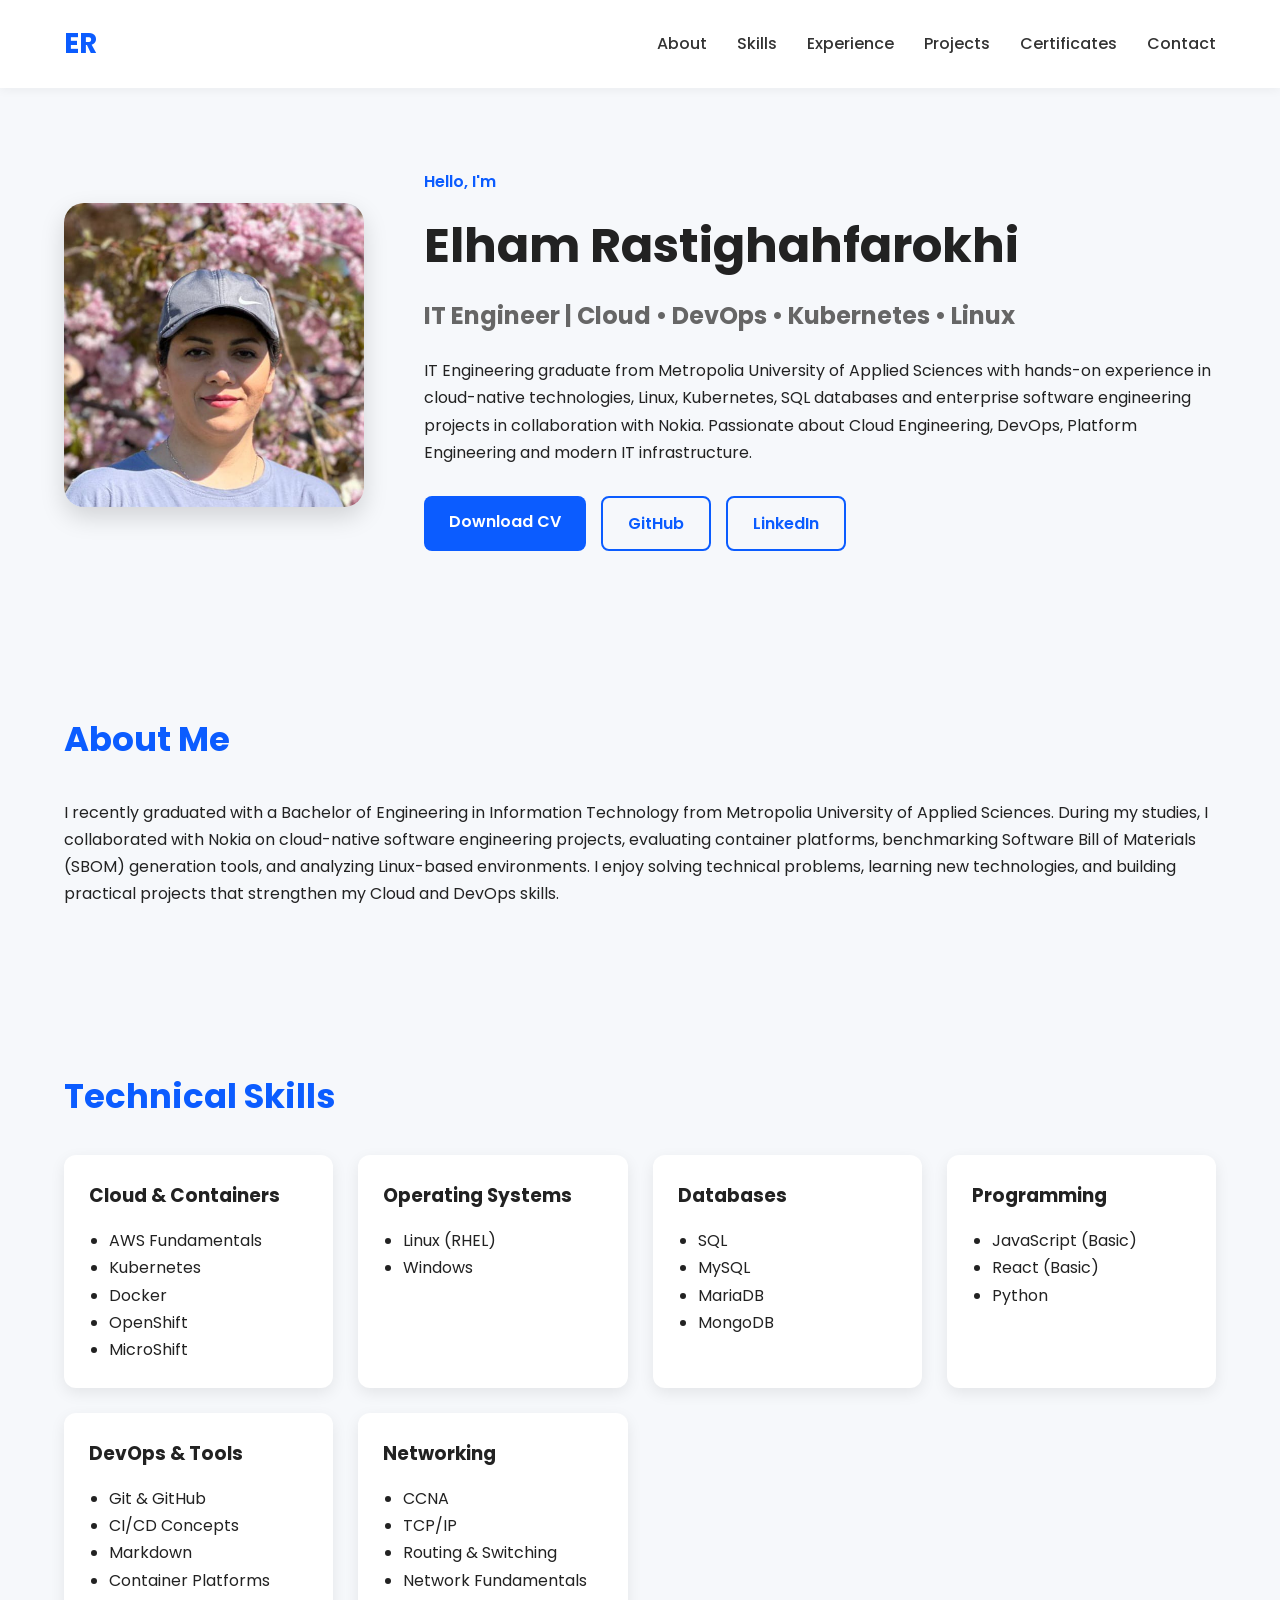
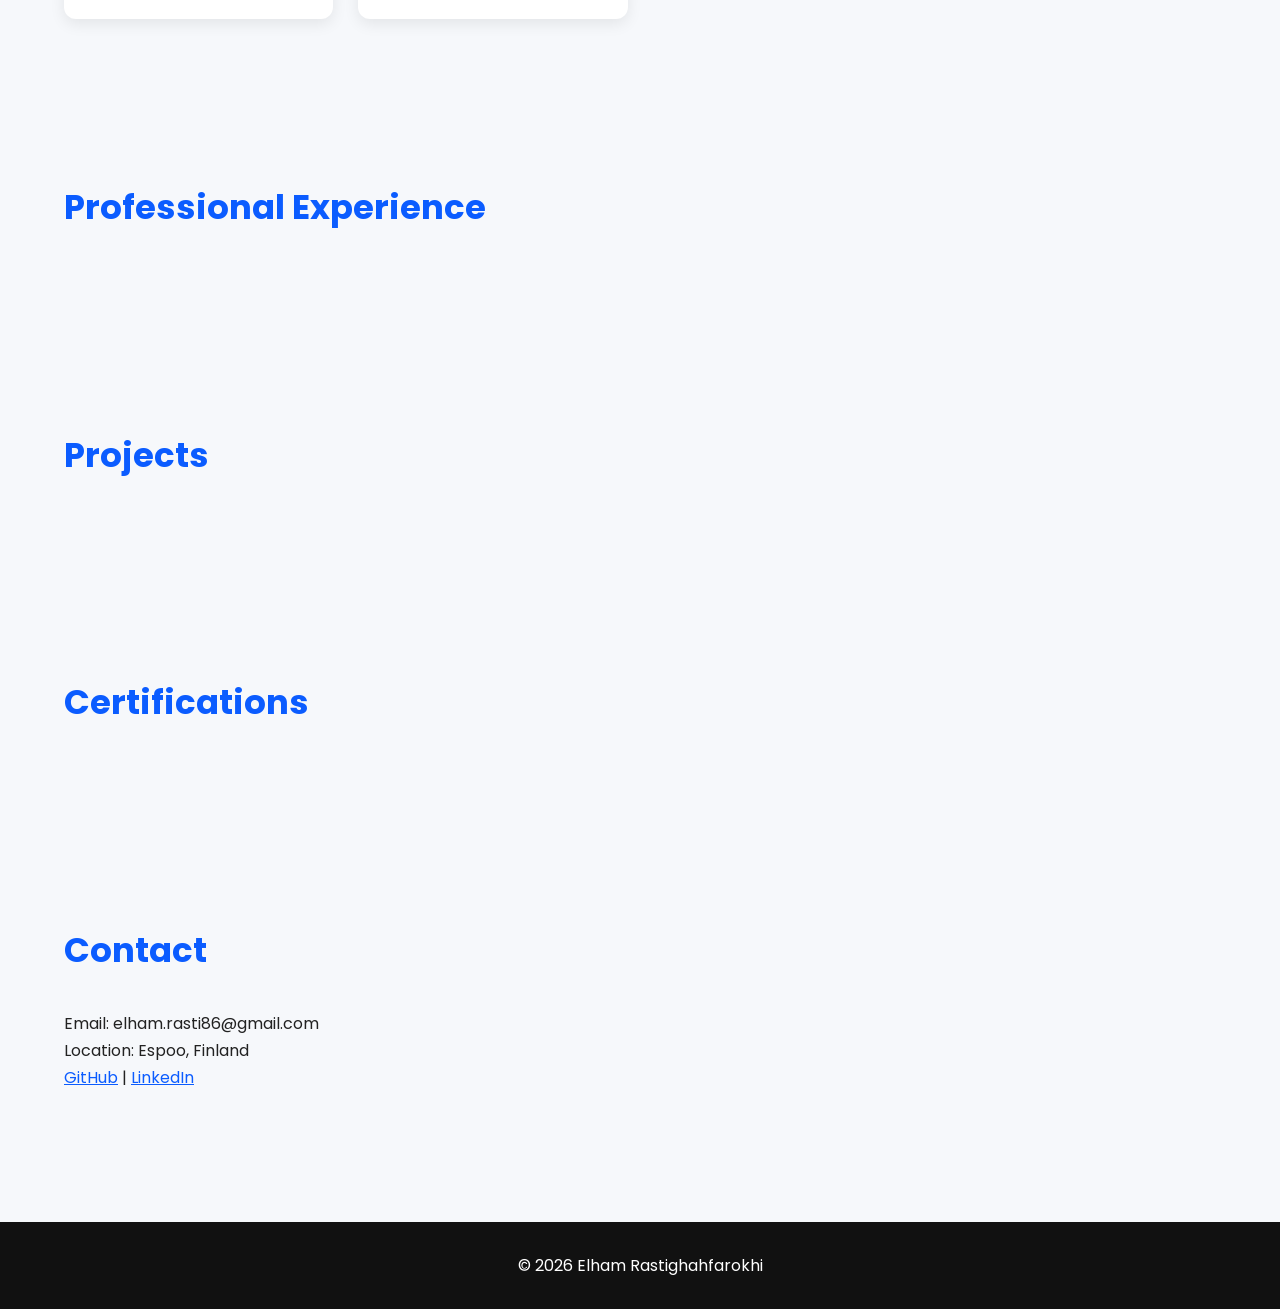
==== index.html @ a3f1c5d5 "Fix profile image path" ====
<!DOCTYPE html>
<html lang="en">

<head>
    <meta charset="UTF-8">
    <meta name="viewport" content="width=device-width, initial-scale=1.0">

    <title>Elham Rastighahfarokhi | IT Engineer</title>

    <meta name="description"
        content="Portfolio of Elham Rastighahfarokhi - IT Engineer specializing in Cloud, Linux, Kubernetes, DevOps and Cloud-Native technologies.">

    <link rel="stylesheet" href="style.css">

    <!-- Google Font -->
    <link rel="preconnect" href="https://fonts.googleapis.com">
    <link rel="preconnect" href="https://fonts.gstatic.com" crossorigin>

    <link href="https://fonts.googleapis.com/css2?family=Poppins:wght@300;400;500;600;700&display=swap"
        rel="stylesheet">
</head>

<body>

    <!-- ========================= -->
    <!-- Navigation -->
    <!-- ========================= -->

    <header>

        <div class="container nav">

            <div class="logo">
                ER
            </div>

            <nav>

                <ul>

                    <li><a href="#about">About</a></li>

                    <li><a href="#skills">Skills</a></li>

                    <li><a href="#experience">Experience</a></li>

                    <li><a href="#projects">Projects</a></li>

                    <li><a href="#certifications">Certificates</a></li>

                    <li><a href="#contact">Contact</a></li>

                </ul>

            </nav>

        </div>

    </header>

    <!-- ========================= -->
    <!-- Hero -->
    <!-- ========================= -->

    <section class="hero">

        <div class="container hero-content">

            <div class="hero-image">

                <img src="assets/images/profile.jpg" alt="Elham Rastighahfarokhi">

            </div>

            <div class="hero-text">

                <p class="hello">
                    Hello, I'm
                </p>

                <h1>
                    Elham Rastighahfarokhi
                </h1>

                <h2>
                    IT Engineer | Cloud • DevOps • Kubernetes • Linux
                </h2>

                <p>

                    IT Engineering graduate from Metropolia University of Applied Sciences with hands-on experience in
                    cloud-native technologies, Linux, Kubernetes, SQL databases and enterprise software engineering
                    projects in collaboration with Nokia.

                    Passionate about Cloud Engineering, DevOps, Platform Engineering and modern IT infrastructure.

                </p>

                <div class="hero-buttons">

                    <a href="assets/cv/CV-Elham-Rasti2026.pdf" class="btn primary" target="_blank">

                        Download CV

                    </a>

                    <a href="https://github.com/elhamrasti" class="btn secondary" target="_blank">

                        GitHub

                    </a>

                    <a href="https://linkedin.com/in/elham-rasti" class="btn secondary" target="_blank">

                        LinkedIn

                    </a>

                </div>

            </div>

        </div>

    </section>

    <!-- ========================= -->
    <!-- About -->
    <!-- ========================= -->

    <section id="about" class="section">

        <div class="container">

            <h2>
                About Me
            </h2>

            <p>

                I recently graduated with a Bachelor of Engineering in Information Technology from Metropolia
                University of Applied Sciences.

                During my studies, I collaborated with Nokia on cloud-native software engineering projects,
                evaluating container platforms, benchmarking Software Bill of Materials (SBOM) generation tools,
                and analyzing Linux-based environments.

                I enjoy solving technical problems, learning new technologies,
                and building practical projects that strengthen my Cloud and DevOps skills.

            </p>

        </div>

    </section>

    <!-- ========================= -->
    <!-- Skills -->
    <!-- ========================= -->

    <section id="skills" class="section">

        <div class="container">

            <h2>
                Technical Skills
            </h2>

            <div class="skills-grid">

                <div class="skill-card">

                    <h3>Cloud & Containers</h3>

                    <ul>

                        <li>AWS Fundamentals</li>

                        <li>Kubernetes</li>

                        <li>Docker</li>

                        <li>OpenShift</li>

                        <li>MicroShift</li>

                    </ul>

                </div>

                <div class="skill-card">

                    <h3>Operating Systems</h3>

                    <ul>

                        <li>Linux (RHEL)</li>

                        <li>Windows</li>

                    </ul>

                </div>

                <div class="skill-card">

                    <h3>Databases</h3>

                    <ul>

                        <li>SQL</li>

                        <li>MySQL</li>

                        <li>MariaDB</li>

                        <li>MongoDB</li>

                    </ul>

                </div>

                <div class="skill-card">

                    <h3>Programming</h3>

                    <ul>

                        <li>JavaScript (Basic)</li>

                        <li>React (Basic)</li>

                        <li>Python</li>

                    </ul>

                </div>

                <div class="skill-card">

                    <h3>DevOps & Tools</h3>

                    <ul>

                        <li>Git & GitHub</li>

                        <li>CI/CD Concepts</li>

                        <li>Markdown</li>

                        <li>Container Platforms</li>

                    </ul>

                </div>

                <div class="skill-card">

                    <h3>Networking</h3>

                    <ul>

                        <li>CCNA</li>

                        <li>TCP/IP</li>

                        <li>Routing & Switching</li>

                        <li>Network Fundamentals</li>

                    </ul>

                </div>

            </div>

        </div>

    </section>

    <!-- ========================= -->
    <!-- Experience -->
    <!-- ========================= -->

    <section id="experience" class="section">

        <div class="container">

            <h2>
                Professional Experience
            </h2>

            <!-- We'll add this in Part 2 -->

        </div>

    </section>

    <!-- ========================= -->
    <!-- Projects -->
    <!-- ========================= -->

    <section id="projects" class="section">

        <div class="container">

            <h2>
                Projects
            </h2>

            <!-- Part 2 -->

        </div>

    </section>

    <!-- ========================= -->
    <!-- Certifications -->
    <!-- ========================= -->

    <section id="certifications" class="section">

        <div class="container">

            <h2>
                Certifications
            </h2>

            <!-- Part 2 -->

        </div>

    </section>

    <!-- ========================= -->
    <!-- Contact -->
    <!-- ========================= -->

    <section id="contact" class="section">

        <div class="container">

            <h2>
                Contact
            </h2>

            <p>Email: elham.rasti86@gmail.com</p>

            <p>Location: Espoo, Finland</p>

            <p>

                <a href="https://github.com/elhamrasti" target="_blank">GitHub</a>

                |

                <a href="https://linkedin.com/in/elham-rasti" target="_blank">LinkedIn</a>

            </p>

        </div>

    </section>

    <footer>

        <div class="container">

            © 2026 Elham Rastighahfarokhi

        </div>

    </footer>

    <script src="script.js"></script>

</body>

</html>
---- style.css ----
*{
    margin:0;
    padding:0;
    box-sizing:border-box;
}

html{
    scroll-behavior:smooth;
}

body{
    font-family:'Poppins',sans-serif;
    background:#f6f8fb;
    color:#222;
    line-height:1.7;
}

.container{
    width:90%;
    max-width:1200px;
    margin:auto;
}

header{
    background:#fff;
    position:sticky;
    top:0;
    z-index:1000;
    box-shadow:0 2px 10px rgba(0,0,0,.05);
}

.nav{
    display:flex;
    justify-content:space-between;
    align-items:center;
    padding:20px 0;
}

.logo{
    font-size:28px;
    font-weight:700;
    color:#0b5cff;
}

nav ul{
    display:flex;
    list-style:none;
    gap:30px;
}

nav a{
    text-decoration:none;
    color:#333;
    font-weight:500;
}

nav a:hover{
    color:#0b5cff;
}

.hero{
    padding:80px 0;
}

.hero-content{
    display:flex;
    align-items:center;
    justify-content:space-between;
    gap:60px;
}

.hero-image img{
    width:300px;
    border-radius:20px;
    box-shadow:0 10px 25px rgba(0,0,0,.15);
}

.hero-text{
    flex:1;
}

.hello{
    color:#0b5cff;
    font-weight:600;
}

.hero h1{
    font-size:48px;
    margin:10px 0;
}

.hero h2{
    font-size:24px;
    color:#666;
    margin-bottom:20px;
}

.hero-buttons{
    margin-top:30px;
    display:flex;
    gap:15px;
    flex-wrap:wrap;
}

.btn{
    padding:12px 25px;
    border-radius:8px;
    text-decoration:none;
    font-weight:600;
    transition:.3s;
}

.primary{
    background:#0b5cff;
    color:white;
}

.primary:hover{
    background:#0048cc;
}

.secondary{
    border:2px solid #0b5cff;
    color:#0b5cff;
}

.secondary:hover{
    background:#0b5cff;
    color:white;
}

.section{
    padding:80px 0;
}

.section h2{
    font-size:34px;
    margin-bottom:30px;
    color:#0b5cff;
}

.skills-grid{
    display:grid;
    grid-template-columns:repeat(auto-fit,minmax(250px,1fr));
    gap:25px;
}

.skill-card{
    background:white;
    padding:25px;
    border-radius:12px;
    box-shadow:0 5px 15px rgba(0,0,0,.08);
}

.skill-card h3{
    margin-bottom:15px;
}

.skill-card ul{
    padding-left:20px;
}

footer{
    background:#111;
    color:white;
    text-align:center;
    padding:30px;
    margin-top:50px;
}

a{
    color:#0b5cff;
}

@media(max-width:900px){

.hero-content{
    flex-direction:column;
    text-align:center;
}

.hero-image img{
    width:220px;
}

.hero h1{
    font-size:38px;
}

nav ul{
    gap:15px;
    font-size:14px;
}

}
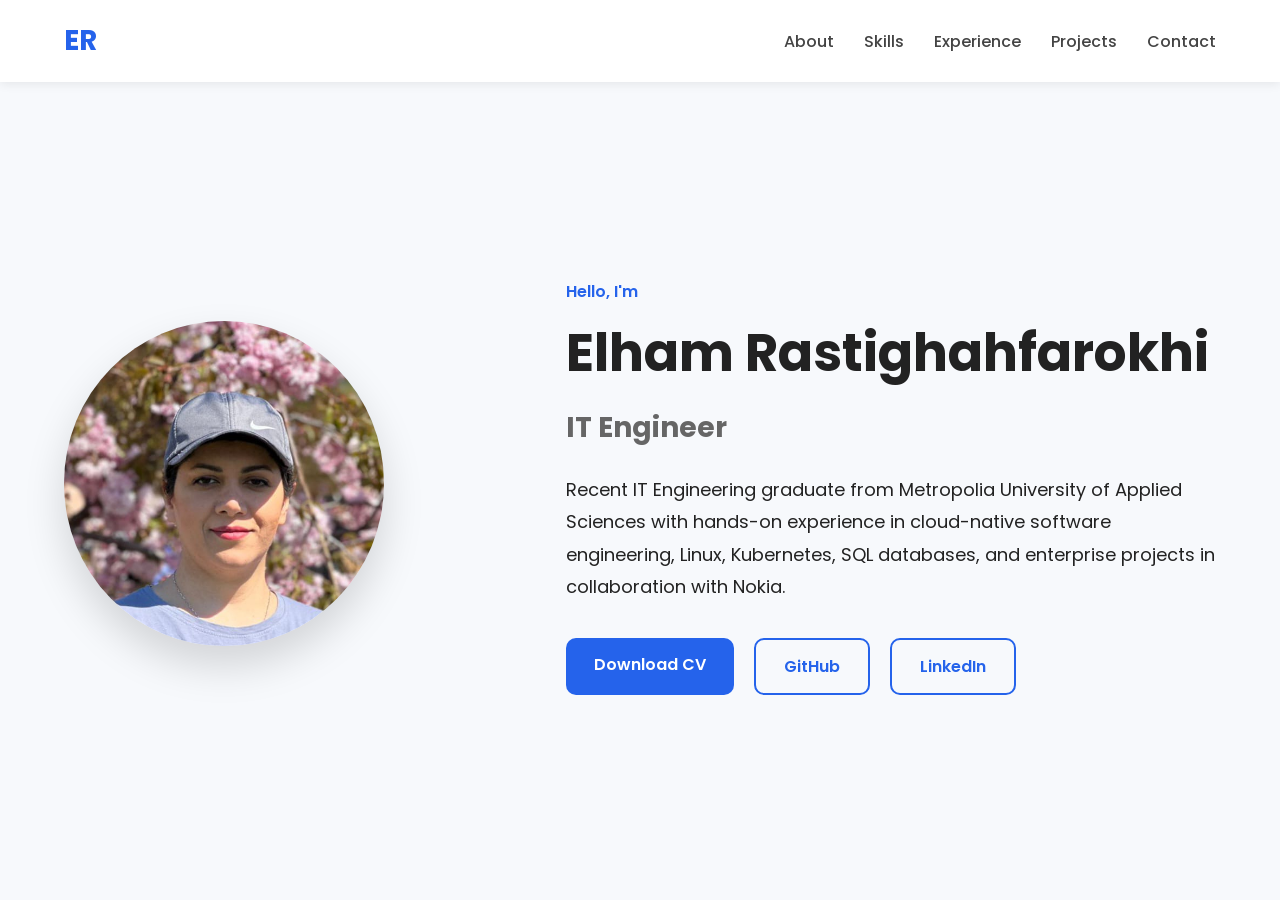
==== commit c8823934: "Build Portfolio v2 hero" ====
--- a/index.html
+++ b/index.html
@@ -22,357 +22,94 @@
 
 <body>
 
-    <!-- ========================= -->
-    <!-- Navigation -->
-    <!-- ========================= -->
+<header>
 
-    <header>
+    <div class="container">
 
-        <div class="container nav">
+        <div class="logo">
+            ER
+        </div>
 
-            <div class="logo">
-                ER
-            </div>
+        <nav>
 
-            <nav>
+            <a href="#about">About</a>
+            <a href="#skills">Skills</a>
+            <a href="#experience">Experience</a>
+            <a href="#projects">Projects</a>
+            <a href="#contact">Contact</a>
 
-                <ul>
+        </nav>
 
-                    <li><a href="#about">About</a></li>
+    </div>
 
-                    <li><a href="#skills">Skills</a></li>
+</header>
 
-                    <li><a href="#experience">Experience</a></li>
+<section class="hero">
 
-                    <li><a href="#projects">Projects</a></li>
+    <div class="hero-container">
 
-                    <li><a href="#certifications">Certificates</a></li>
+        <div class="hero-image">
 
-                    <li><a href="#contact">Contact</a></li>
-
-                </ul>
-
-            </nav>
+            <img src="assets/images/profile.jpg"
+                 alt="Elham Rastighahfarokhi">
 
         </div>
 
-    </header>
+        <div class="hero-text">
 
-    <!-- ========================= -->
-    <!-- Hero -->
-    <!-- ========================= -->
+            <p class="welcome">
+                Hello, I'm
+            </p>
 
-    <section class="hero">
+            <h1>
+                Elham Rastighahfarokhi
+            </h1>
 
-        <div class="container hero-content">
+            <h2>
+                IT Engineer
+            </h2>
 
-            <div class="hero-image">
+            <p class="description">
 
-                <img src="assets/images/profile.jpg" alt="Elham Rastighahfarokhi">
+                Recent IT Engineering graduate from Metropolia University of Applied Sciences with hands-on experience in cloud-native software engineering, Linux, Kubernetes, SQL databases, and enterprise projects in collaboration with Nokia.
 
-            </div>
+            </p>
 
-            <div class="hero-text">
+            <div class="buttons">
 
-                <p class="hello">
-                    Hello, I'm
-                </p>
+                <a href="assets/cv/CV-Elham-Rasti2026.pdf"
+                   class="btn btn-primary"
+                   target="_blank">
 
-                <h1>
-                    Elham Rastighahfarokhi
-                </h1>
+                    Download CV
 
-                <h2>
-                    IT Engineer | Cloud • DevOps • Kubernetes • Linux
-                </h2>
+                </a>
 
-                <p>
+                <a href="https://github.com/elhamrasti"
+                   class="btn btn-secondary"
+                   target="_blank">
 
-                    IT Engineering graduate from Metropolia University of Applied Sciences with hands-on experience in
-                    cloud-native technologies, Linux, Kubernetes, SQL databases and enterprise software engineering
-                    projects in collaboration with Nokia.
+                    GitHub
 
-                    Passionate about Cloud Engineering, DevOps, Platform Engineering and modern IT infrastructure.
+                </a>
 
-                </p>
+                <a href="https://linkedin.com/in/elham-rasti"
+                   class="btn btn-secondary"
+                   target="_blank">
 
-                <div class="hero-buttons">
+                    LinkedIn
 
-                    <a href="assets/cv/CV-Elham-Rasti2026.pdf" class="btn primary" target="_blank">
-
-                        Download CV
-
-                    </a>
-
-                    <a href="https://github.com/elhamrasti" class="btn secondary" target="_blank">
-
-                        GitHub
-
-                    </a>
-
-                    <a href="https://linkedin.com/in/elham-rasti" class="btn secondary" target="_blank">
-
-                        LinkedIn
-
-                    </a>
-
-                </div>
+                </a>
 
             </div>
 
         </div>
 
-    </section>
+    </div>
 
-    <!-- ========================= -->
-    <!-- About -->
-    <!-- ========================= -->
+</section>
 
-    <section id="about" class="section">
-
-        <div class="container">
-
-            <h2>
-                About Me
-            </h2>
-
-            <p>
-
-                I recently graduated with a Bachelor of Engineering in Information Technology from Metropolia
-                University of Applied Sciences.
-
-                During my studies, I collaborated with Nokia on cloud-native software engineering projects,
-                evaluating container platforms, benchmarking Software Bill of Materials (SBOM) generation tools,
-                and analyzing Linux-based environments.
-
-                I enjoy solving technical problems, learning new technologies,
-                and building practical projects that strengthen my Cloud and DevOps skills.
-
-            </p>
-
-        </div>
-
-    </section>
-
-    <!-- ========================= -->
-    <!-- Skills -->
-    <!-- ========================= -->
-
-    <section id="skills" class="section">
-
-        <div class="container">
-
-            <h2>
-                Technical Skills
-            </h2>
-
-            <div class="skills-grid">
-
-                <div class="skill-card">
-
-                    <h3>Cloud & Containers</h3>
-
-                    <ul>
-
-                        <li>AWS Fundamentals</li>
-
-                        <li>Kubernetes</li>
-
-                        <li>Docker</li>
-
-                        <li>OpenShift</li>
-
-                        <li>MicroShift</li>
-
-                    </ul>
-
-                </div>
-
-                <div class="skill-card">
-
-                    <h3>Operating Systems</h3>
-
-                    <ul>
-
-                        <li>Linux (RHEL)</li>
-
-                        <li>Windows</li>
-
-                    </ul>
-
-                </div>
-
-                <div class="skill-card">
-
-                    <h3>Databases</h3>
-
-                    <ul>
-
-                        <li>SQL</li>
-
-                        <li>MySQL</li>
-
-                        <li>MariaDB</li>
-
-                        <li>MongoDB</li>
-
-                    </ul>
-
-                </div>
-
-                <div class="skill-card">
-
-                    <h3>Programming</h3>
-
-                    <ul>
-
-                        <li>JavaScript (Basic)</li>
-
-                        <li>React (Basic)</li>
-
-                        <li>Python</li>
-
-                    </ul>
-
-                </div>
-
-                <div class="skill-card">
-
-                    <h3>DevOps & Tools</h3>
-
-                    <ul>
-
-                        <li>Git & GitHub</li>
-
-                        <li>CI/CD Concepts</li>
-
-                        <li>Markdown</li>
-
-                        <li>Container Platforms</li>
-
-                    </ul>
-
-                </div>
-
-                <div class="skill-card">
-
-                    <h3>Networking</h3>
-
-                    <ul>
-
-                        <li>CCNA</li>
-
-                        <li>TCP/IP</li>
-
-                        <li>Routing & Switching</li>
-
-                        <li>Network Fundamentals</li>
-
-                    </ul>
-
-                </div>
-
-            </div>
-
-        </div>
-
-    </section>
-
-    <!-- ========================= -->
-    <!-- Experience -->
-    <!-- ========================= -->
-
-    <section id="experience" class="section">
-
-        <div class="container">
-
-            <h2>
-                Professional Experience
-            </h2>
-
-            <!-- We'll add this in Part 2 -->
-
-        </div>
-
-    </section>
-
-    <!-- ========================= -->
-    <!-- Projects -->
-    <!-- ========================= -->
-
-    <section id="projects" class="section">
-
-        <div class="container">
-
-            <h2>
-                Projects
-            </h2>
-
-            <!-- Part 2 -->
-
-        </div>
-
-    </section>
-
-    <!-- ========================= -->
-    <!-- Certifications -->
-    <!-- ========================= -->
-
-    <section id="certifications" class="section">
-
-        <div class="container">
-
-            <h2>
-                Certifications
-            </h2>
-
-            <!-- Part 2 -->
-
-        </div>
-
-    </section>
-
-    <!-- ========================= -->
-    <!-- Contact -->
-    <!-- ========================= -->
-
-    <section id="contact" class="section">
-
-        <div class="container">
-
-            <h2>
-                Contact
-            </h2>
-
-            <p>Email: elham.rasti86@gmail.com</p>
-
-            <p>Location: Espoo, Finland</p>
-
-            <p>
-
-                <a href="https://github.com/elhamrasti" target="_blank">GitHub</a>
-
-                |
-
-                <a href="https://linkedin.com/in/elham-rasti" target="_blank">LinkedIn</a>
-
-            </p>
-
-        </div>
-
-    </section>
-
-    <footer>
-
-        <div class="container">
-
-            © 2026 Elham Rastighahfarokhi
-
-        </div>
-
-    </footer>
-
-    <script src="script.js"></script>
+<script src="script.js"></script>
 
 </body>
 
--- a/style.css
+++ b/style.css
@@ -4,192 +4,210 @@
     box-sizing:border-box;
 }
 
-html{
-    scroll-behavior:smooth;
-}
-
 body{
+
     font-family:'Poppins',sans-serif;
-    background:#f6f8fb;
+
+    background:#f7f9fc;
+
     color:#222;
-    line-height:1.7;
+
+}
+
+header{
+
+    width:100%;
+
+    background:white;
+
+    box-shadow:0 2px 10px rgba(0,0,0,.08);
+
+    position:sticky;
+
+    top:0;
+
+    z-index:100;
+
 }
 
 .container{
+
     width:90%;
+
     max-width:1200px;
+
     margin:auto;
-}
-
-header{
-    background:#fff;
-    position:sticky;
-    top:0;
-    z-index:1000;
-    box-shadow:0 2px 10px rgba(0,0,0,.05);
-}
-
-.nav{
-    display:flex;
+
+    display:flex;
+
     justify-content:space-between;
+
     align-items:center;
+
     padding:20px 0;
+
 }
 
 .logo{
+
     font-size:28px;
+
     font-weight:700;
-    color:#0b5cff;
-}
-
-nav ul{
-    display:flex;
-    list-style:none;
+
+    color:#2563eb;
+
+}
+
+nav{
+
+    display:flex;
+
     gap:30px;
+
 }
 
 nav a{
+
     text-decoration:none;
-    color:#333;
+
+    color:#444;
+
     font-weight:500;
+
 }
 
 nav a:hover{
-    color:#0b5cff;
+
+    color:#2563eb;
+
 }
 
 .hero{
-    padding:80px 0;
-}
-
-.hero-content{
-    display:flex;
+
+    min-height:90vh;
+
+    display:flex;
+
     align-items:center;
+
+}
+
+.hero-container{
+
+    width:90%;
+
+    max-width:1200px;
+
+    margin:auto;
+
+    display:flex;
+
+    align-items:center;
+
     justify-content:space-between;
+
     gap:60px;
+
 }
 
 .hero-image img{
-    width:300px;
-    border-radius:20px;
-    box-shadow:0 10px 25px rgba(0,0,0,.15);
-}
-
-.hero-text{
-    flex:1;
-}
-
-.hello{
-    color:#0b5cff;
+
+    width:320px;
+
+    border-radius:50%;
+
+    box-shadow:0 20px 40px rgba(0,0,0,.15);
+
+}
+
+.welcome{
+
+    color:#2563eb;
+
     font-weight:600;
-}
-
-.hero h1{
-    font-size:48px;
-    margin:10px 0;
-}
-
-.hero h2{
-    font-size:24px;
+
+    margin-bottom:10px;
+
+}
+
+h1{
+
+    font-size:52px;
+
+    margin-bottom:15px;
+
+}
+
+h2{
+
+    font-size:28px;
+
     color:#666;
-    margin-bottom:20px;
-}
-
-.hero-buttons{
-    margin-top:30px;
-    display:flex;
-    gap:15px;
-    flex-wrap:wrap;
+
+    margin-bottom:25px;
+
+}
+
+.description{
+
+    font-size:18px;
+
+    line-height:1.8;
+
+    max-width:650px;
+
+    margin-bottom:35px;
+
+}
+
+.buttons{
+
+    display:flex;
+
+    gap:20px;
+
 }
 
 .btn{
-    padding:12px 25px;
-    border-radius:8px;
+
     text-decoration:none;
+
+    padding:14px 28px;
+
+    border-radius:10px;
+
     font-weight:600;
+
     transition:.3s;
-}
-
-.primary{
-    background:#0b5cff;
+
+}
+
+.btn-primary{
+
+    background:#2563eb;
+
     color:white;
-}
-
-.primary:hover{
-    background:#0048cc;
-}
-
-.secondary{
-    border:2px solid #0b5cff;
-    color:#0b5cff;
-}
-
-.secondary:hover{
-    background:#0b5cff;
+
+}
+
+.btn-primary:hover{
+
+    background:#1d4ed8;
+
+}
+
+.btn-secondary{
+
+    border:2px solid #2563eb;
+
+    color:#2563eb;
+
+}
+
+.btn-secondary:hover{
+
+    background:#2563eb;
+
     color:white;
-}
-
-.section{
-    padding:80px 0;
-}
-
-.section h2{
-    font-size:34px;
-    margin-bottom:30px;
-    color:#0b5cff;
-}
-
-.skills-grid{
-    display:grid;
-    grid-template-columns:repeat(auto-fit,minmax(250px,1fr));
-    gap:25px;
-}
-
-.skill-card{
-    background:white;
-    padding:25px;
-    border-radius:12px;
-    box-shadow:0 5px 15px rgba(0,0,0,.08);
-}
-
-.skill-card h3{
-    margin-bottom:15px;
-}
-
-.skill-card ul{
-    padding-left:20px;
-}
-
-footer{
-    background:#111;
-    color:white;
-    text-align:center;
-    padding:30px;
-    margin-top:50px;
-}
-
-a{
-    color:#0b5cff;
-}
-
-@media(max-width:900px){
-
-.hero-content{
-    flex-direction:column;
-    text-align:center;
-}
-
-.hero-image img{
-    width:220px;
-}
-
-.hero h1{
-    font-size:38px;
-}
-
-nav ul{
-    gap:15px;
-    font-size:14px;
-}
 
 }
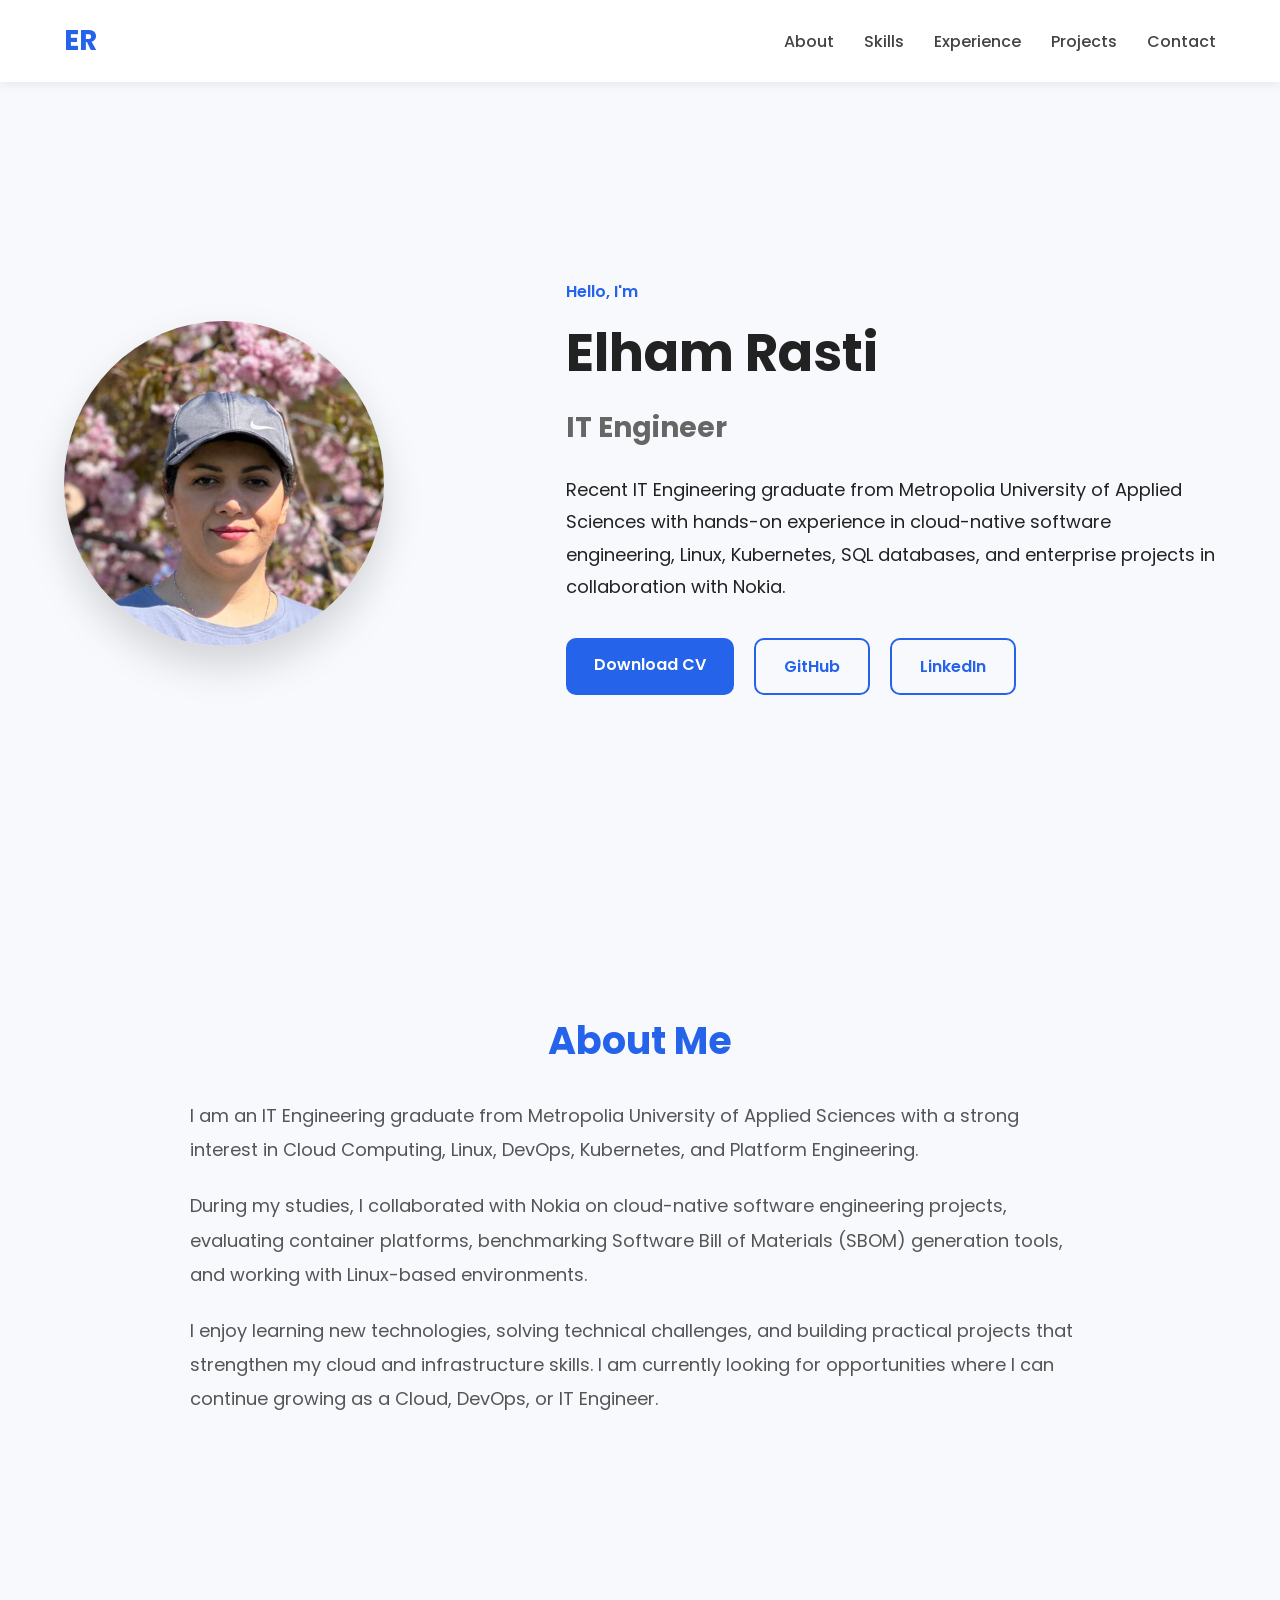
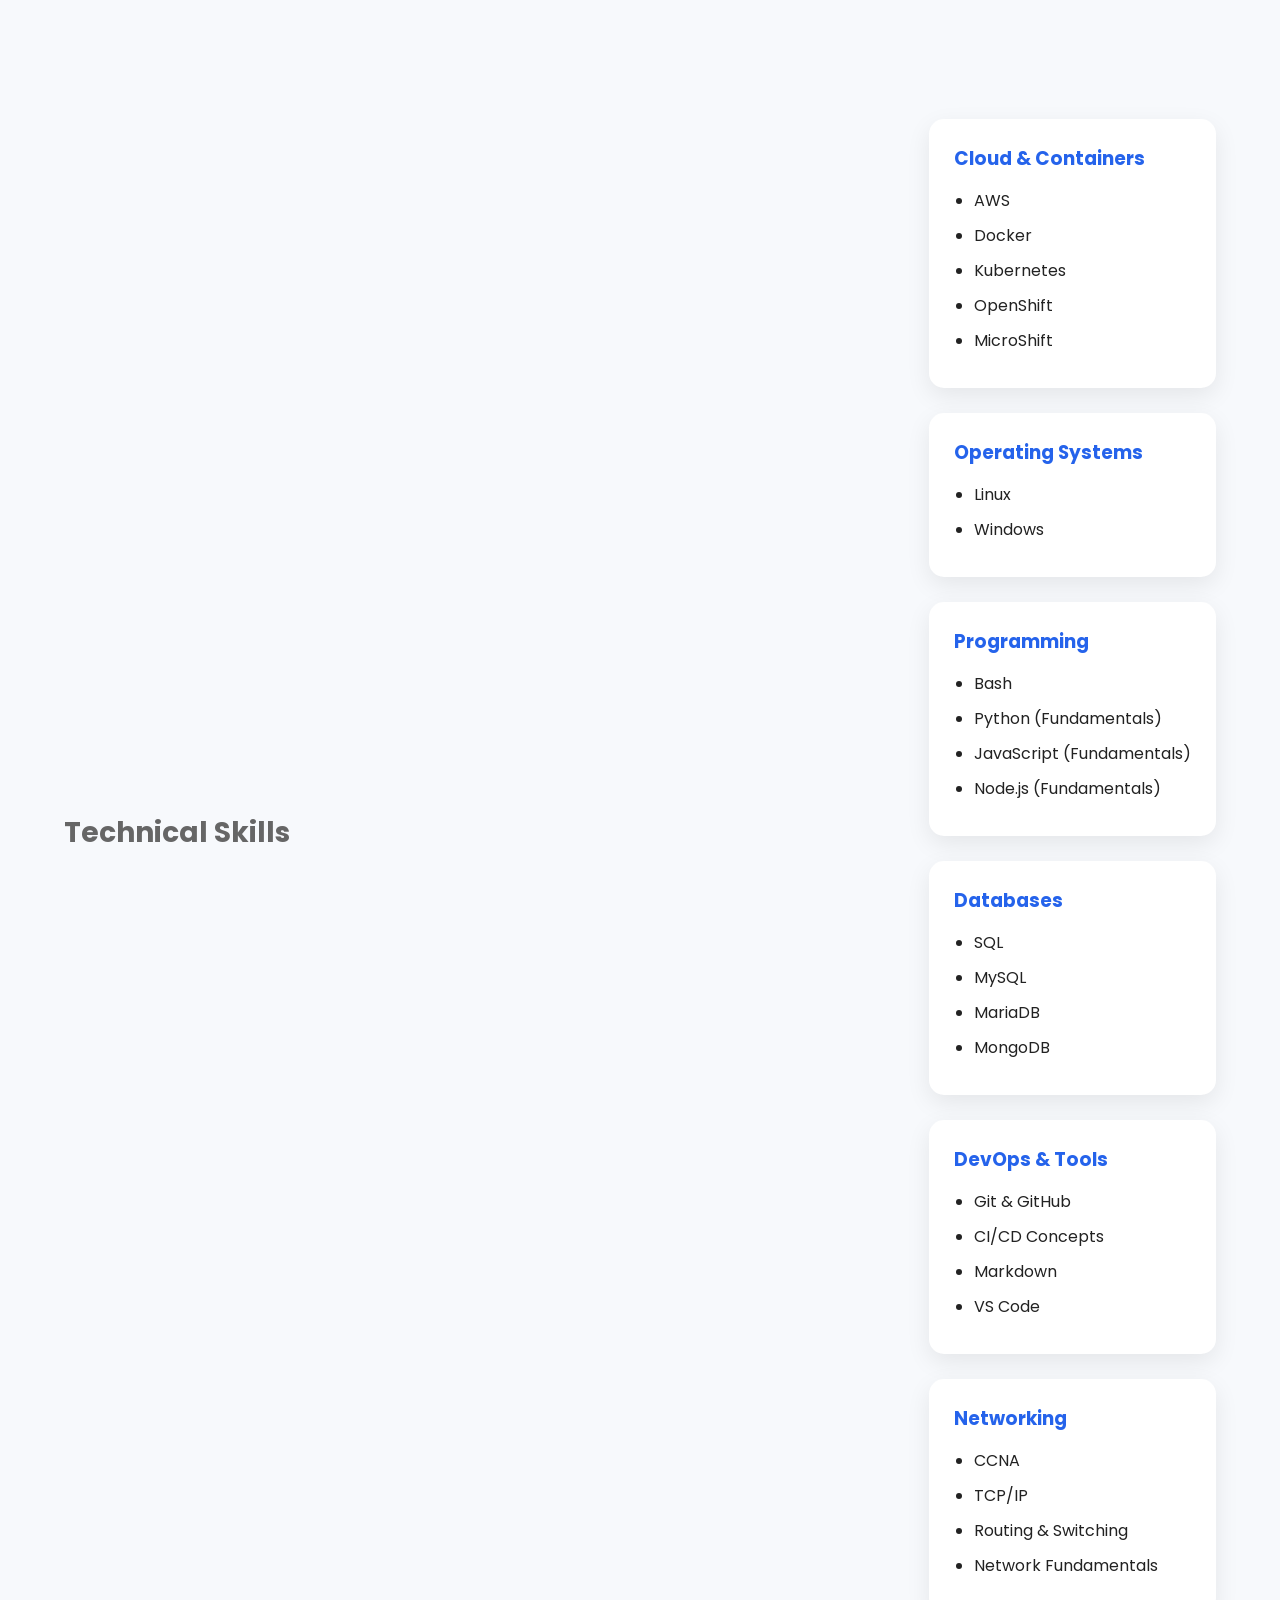
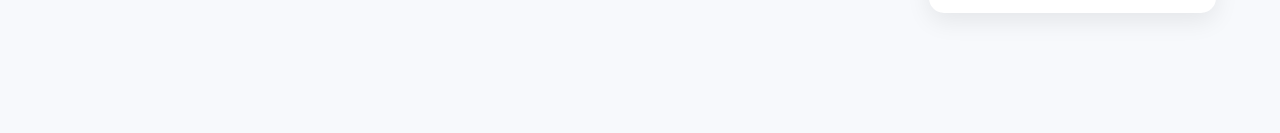
==== commit 0b68056e: "Add skills section" ====
--- a/index.html
+++ b/index.html
@@ -62,7 +62,7 @@
             </p>
 
             <h1>
-                Elham Rastighahfarokhi
+                Elham Rasti
             </h1>
 
             <h2>
@@ -109,6 +109,115 @@
 
 </section>
 
+<!-- ========================= -->
+<!-- About -->
+<!-- ========================= -->
+
+<section id="about" class="section">
+
+    <div class="container about">
+
+        <h2>About Me</h2>
+
+        <p>
+
+            I am an IT Engineering graduate from Metropolia University of Applied Sciences with a strong interest in Cloud Computing, Linux, DevOps, Kubernetes, and Platform Engineering.
+
+        </p>
+
+        <p>
+
+            During my studies, I collaborated with Nokia on cloud-native software engineering projects, evaluating container platforms, benchmarking Software Bill of Materials (SBOM) generation tools, and working with Linux-based environments.
+
+        </p>
+
+        <p>
+
+            I enjoy learning new technologies, solving technical challenges, and building practical projects that strengthen my cloud and infrastructure skills. I am currently looking for opportunities where I can continue growing as a Cloud, DevOps, or IT Engineer.
+
+        </p>
+
+    </div>
+
+</section>
+
+<!-- ========================= -->
+<!-- Skills -->
+<!-- ========================= -->
+
+<section id="skills" class="section">
+
+    <div class="container">
+
+        <h2>Technical Skills</h2>
+
+        <div class="skills-grid">
+
+            <div class="skill-card">
+                <h3>Cloud & Containers</h3>
+                <ul>
+                    <li>AWS</li>
+                    <li>Docker</li>
+                    <li>Kubernetes</li>
+                    <li>OpenShift</li>
+                    <li>MicroShift</li>
+                </ul>
+            </div>
+
+            <div class="skill-card">
+                <h3>Operating Systems</h3>
+                <ul>
+                    <li>Linux</li>
+                    <li>Windows</li>
+                </ul>
+            </div>
+
+            <div class="skill-card">
+                <h3>Programming</h3>
+                <ul>
+                    <li>Bash</li>
+                    <li>Python (Fundamentals)</li>
+                    <li>JavaScript (Fundamentals)</li>
+                    <li>Node.js (Fundamentals)</li>
+                </ul>
+            </div>
+
+            <div class="skill-card">
+                <h3>Databases</h3>
+                <ul>
+                    <li>SQL</li>
+                    <li>MySQL</li>
+                    <li>MariaDB</li>
+                    <li>MongoDB</li>
+                </ul>
+            </div>
+
+            <div class="skill-card">
+                <h3>DevOps & Tools</h3>
+                <ul>
+                    <li>Git & GitHub</li>
+                    <li>CI/CD Concepts</li>
+                    <li>Markdown</li>
+                    <li>VS Code</li>
+                </ul>
+            </div>
+
+            <div class="skill-card">
+                <h3>Networking</h3>
+                <ul>
+                    <li>CCNA</li>
+                    <li>TCP/IP</li>
+                    <li>Routing & Switching</li>
+                    <li>Network Fundamentals</li>
+                </ul>
+            </div>
+
+        </div>
+
+    </div>
+
+</section>
+
 <script src="script.js"></script>
 
 </body>
--- a/style.css
+++ b/style.css
@@ -210,4 +210,100 @@
 
     color:white;
 
+}
+
+/* ABOUT */
+
+.section{
+
+    padding:100px 0;
+
+}
+
+.about{
+
+    display:flex;
+
+    flex-direction:column;
+
+    max-width:900px;
+
+}
+
+.about h2{
+
+    font-size:38px;
+
+    margin-bottom:30px;
+
+    color:#2563eb;
+
+}
+
+.about p{
+
+    font-size:18px;
+
+    line-height:1.9;
+
+    margin-bottom:22px;
+
+    color:#555;
+
+}
+
+/* ========================= */
+/* Skills */
+/* ========================= */
+
+.skills-grid{
+
+    display:grid;
+
+    grid-template-columns:repeat(auto-fit,minmax(280px,1fr));
+
+    gap:25px;
+
+    margin-top:40px;
+
+}
+
+.skill-card{
+
+    background:white;
+
+    border-radius:15px;
+
+    padding:25px;
+
+    box-shadow:0 8px 25px rgba(0,0,0,.08);
+
+    transition:.3s;
+
+}
+
+.skill-card:hover{
+
+    transform:translateY(-6px);
+
+}
+
+.skill-card h3{
+
+    color:#2563eb;
+
+    margin-bottom:15px;
+
+}
+
+.skill-card ul{
+
+    padding-left:20px;
+
+}
+
+.skill-card li{
+
+    margin-bottom:10px;
+
 }
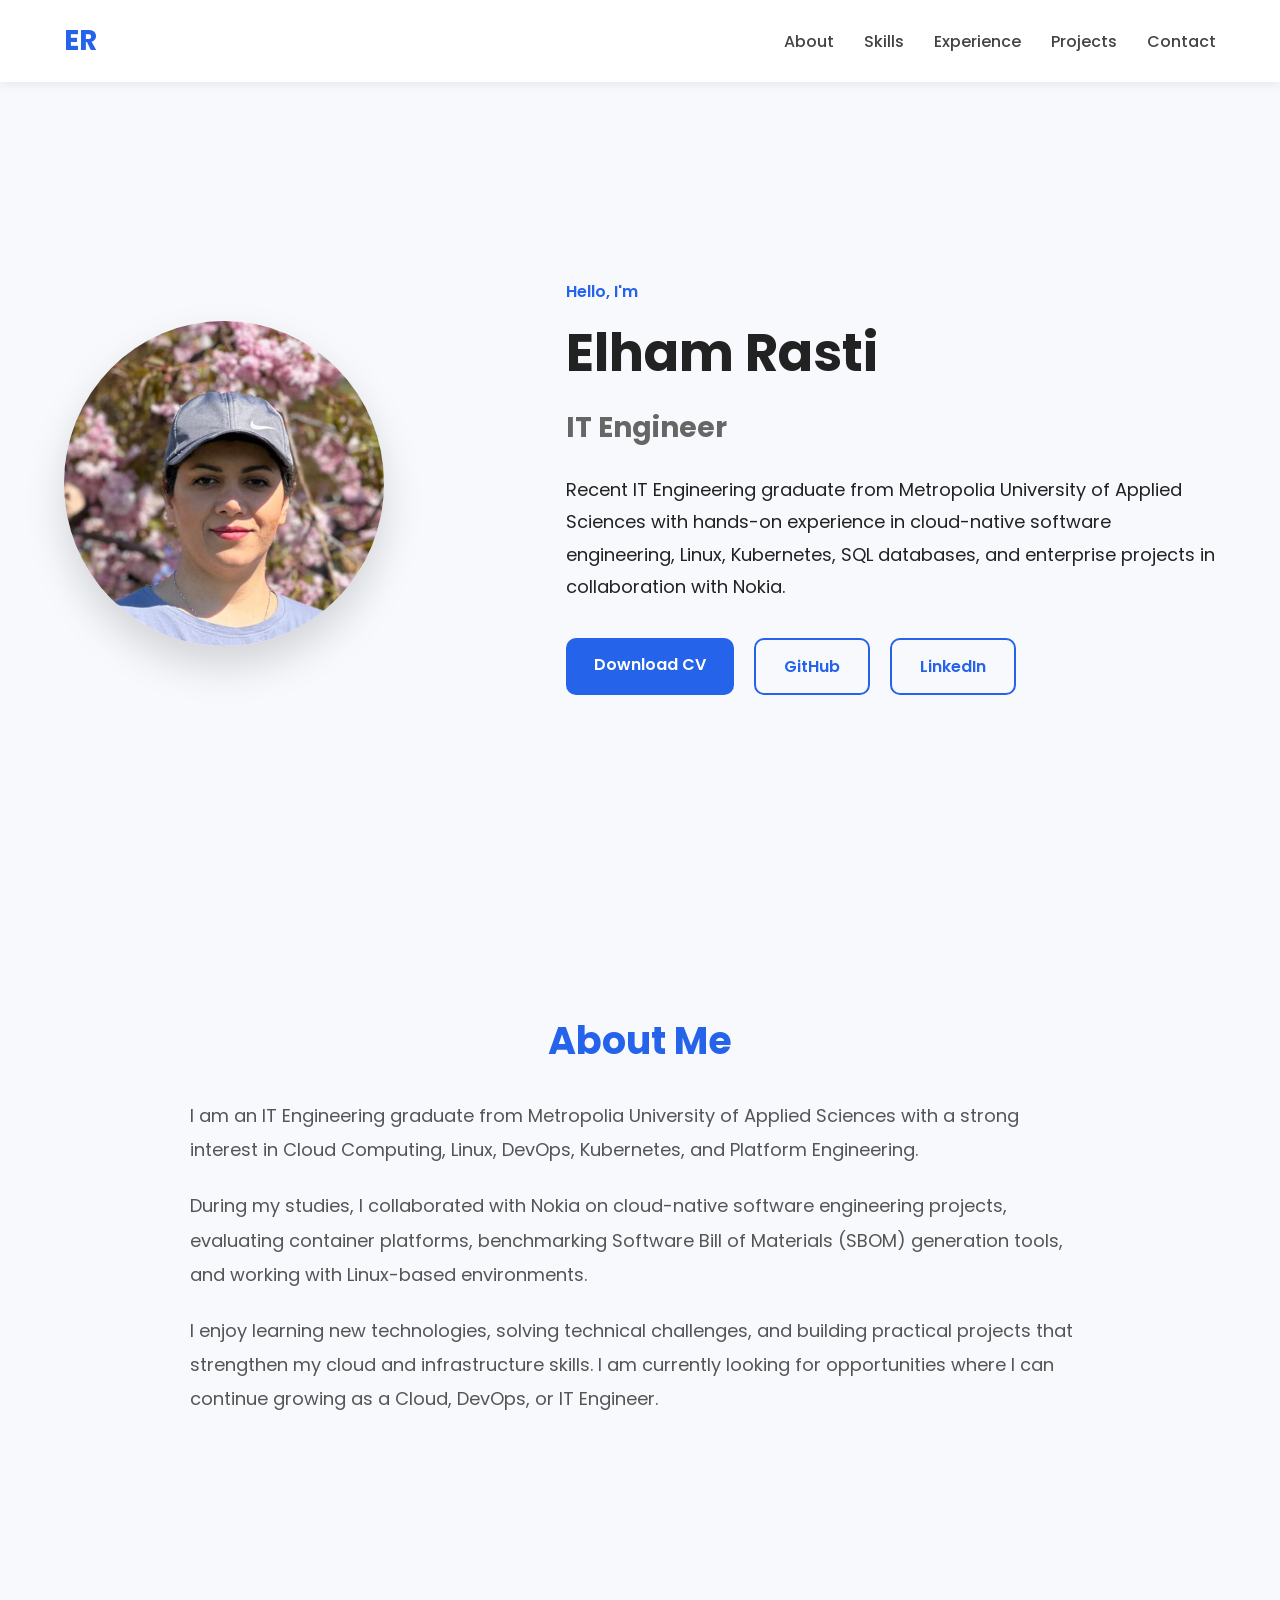
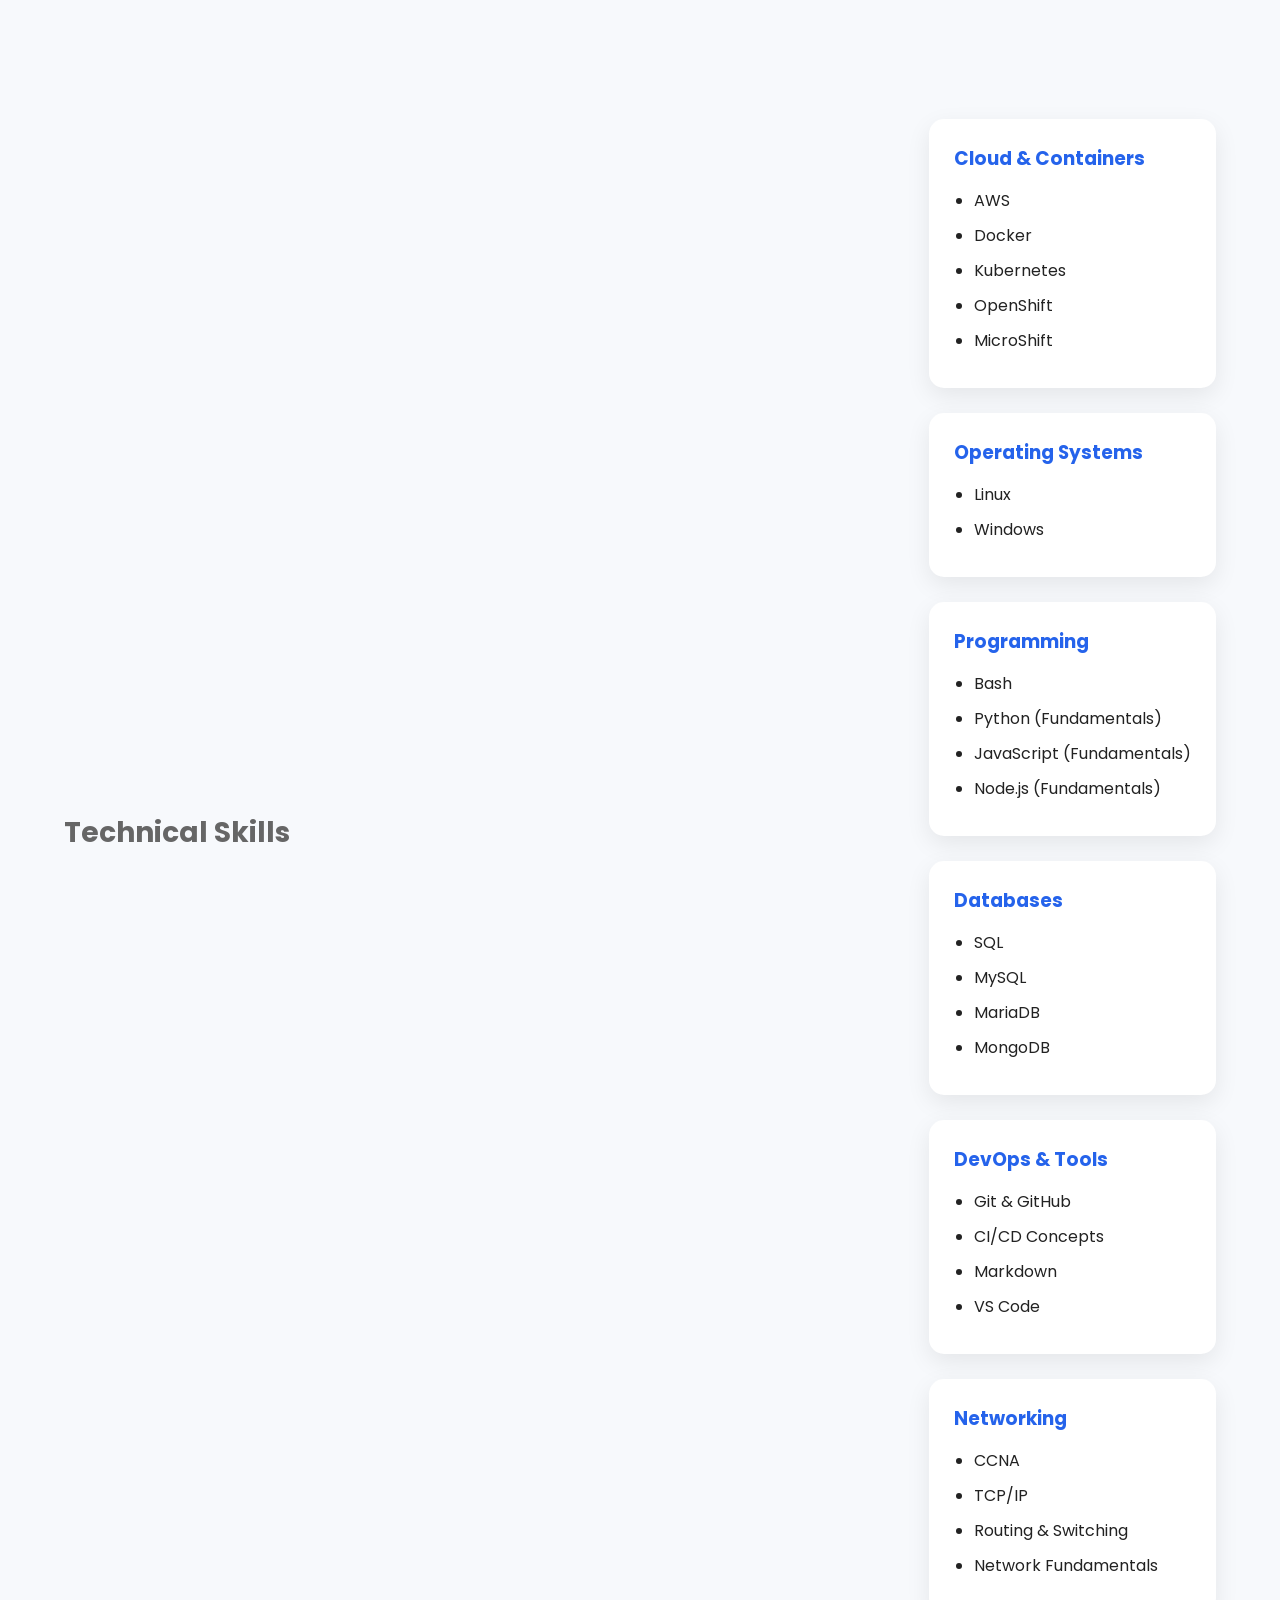
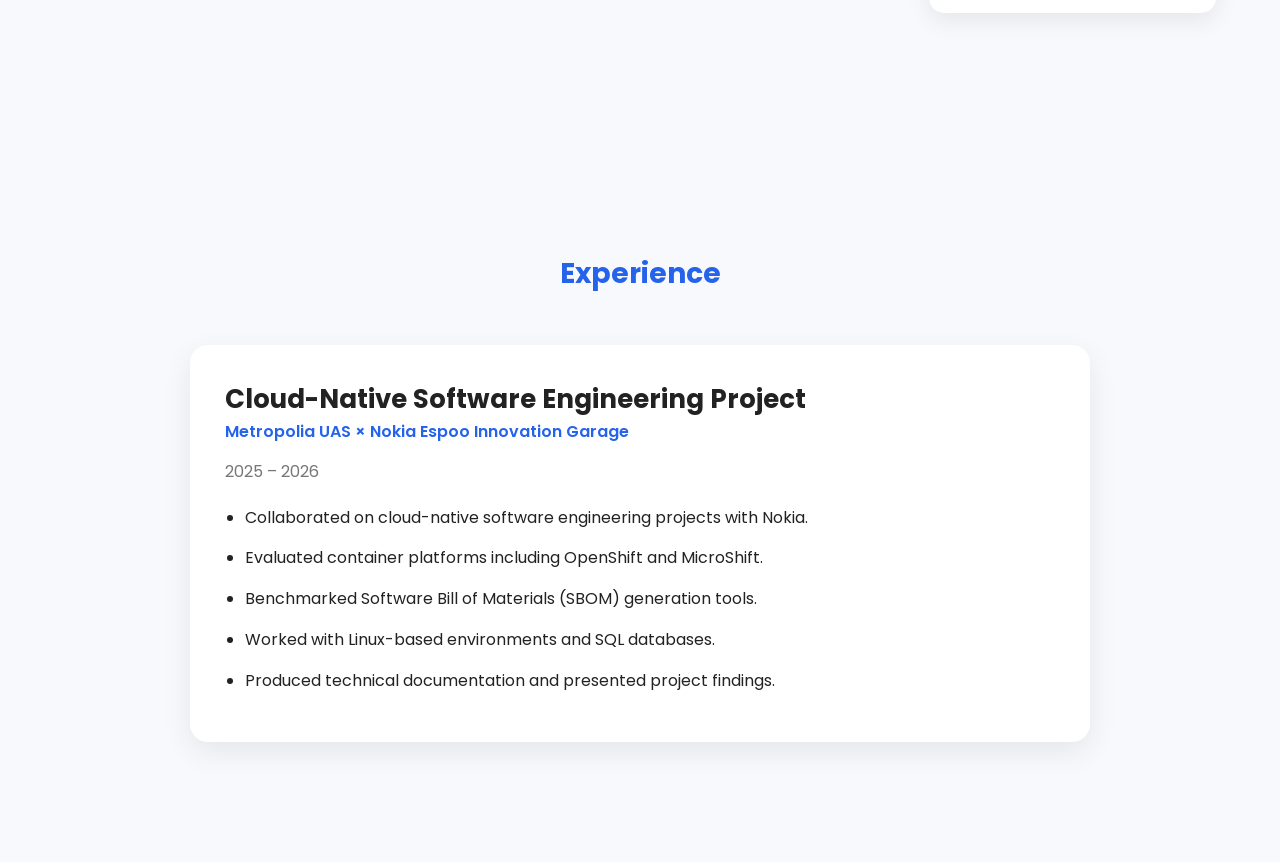
==== commit 8ec52ef0: "Add experience section" ====
--- a/index.html
+++ b/index.html
@@ -218,6 +218,66 @@
 
 </section>
 
+<!-- ========================= -->
+<!-- Experience -->
+<!-- ========================= -->
+
+<section id="experience" class="section">
+
+    <div class="container experience">
+
+        <h2>Experience</h2>
+
+        <div class="experience-card">
+
+            <div class="experience-header">
+
+                <h3>
+                    Cloud-Native Software Engineering Project
+                </h3>
+
+                <span>
+                    Metropolia UAS × Nokia Espoo Innovation Garage
+                </span>
+
+            </div>
+
+            <p class="experience-date">
+
+                2025 – 2026
+
+            </p>
+
+            <ul>
+
+                <li>
+                    Collaborated on cloud-native software engineering projects with Nokia.
+                </li>
+
+                <li>
+                    Evaluated container platforms including OpenShift and MicroShift.
+                </li>
+
+                <li>
+                    Benchmarked Software Bill of Materials (SBOM) generation tools.
+                </li>
+
+                <li>
+                    Worked with Linux-based environments and SQL databases.
+                </li>
+
+                <li>
+                    Produced technical documentation and presented project findings.
+                </li>
+
+            </ul>
+
+        </div>
+
+    </div>
+
+</section>
+
 <script src="script.js"></script>
 
 </body>
--- a/style.css
+++ b/style.css
@@ -4,6 +4,14 @@
     box-sizing:border-box;
 }
 
+html{
+    scroll-behavior:smooth;
+}
+
+section{
+    scroll-margin-top:90px;
+}
+
 body{
 
     font-family:'Poppins',sans-serif;
@@ -306,4 +314,90 @@
 
     margin-bottom:10px;
 
+}
+
+/* ========================= */
+/* Experience */
+/* ========================= */
+
+.experience{
+
+    display:block;
+
+}
+
+.experience h2{
+
+    text-align:center;
+
+    color:#2563eb;
+
+    margin-bottom:50px;
+
+}
+
+.experience-card{
+
+    background:white;
+
+    max-width:900px;
+
+    margin:auto;
+
+    padding:35px;
+
+    border-radius:18px;
+
+    box-shadow:0 10px 30px rgba(0,0,0,.08);
+
+}
+
+.experience-header{
+
+    display:flex;
+
+    justify-content:space-between;
+
+    align-items:center;
+
+    flex-wrap:wrap;
+
+    margin-bottom:15px;
+
+}
+
+.experience-header h3{
+
+    font-size:26px;
+
+}
+
+.experience-header span{
+
+    color:#2563eb;
+
+    font-weight:600;
+
+}
+
+.experience-date{
+
+    color:#777;
+
+    margin-bottom:20px;
+
+}
+
+.experience-card ul{
+
+    padding-left:20px;
+
+}
+
+.experience-card li{
+
+    margin-bottom:12px;
+
+    line-height:1.8;
+
 }
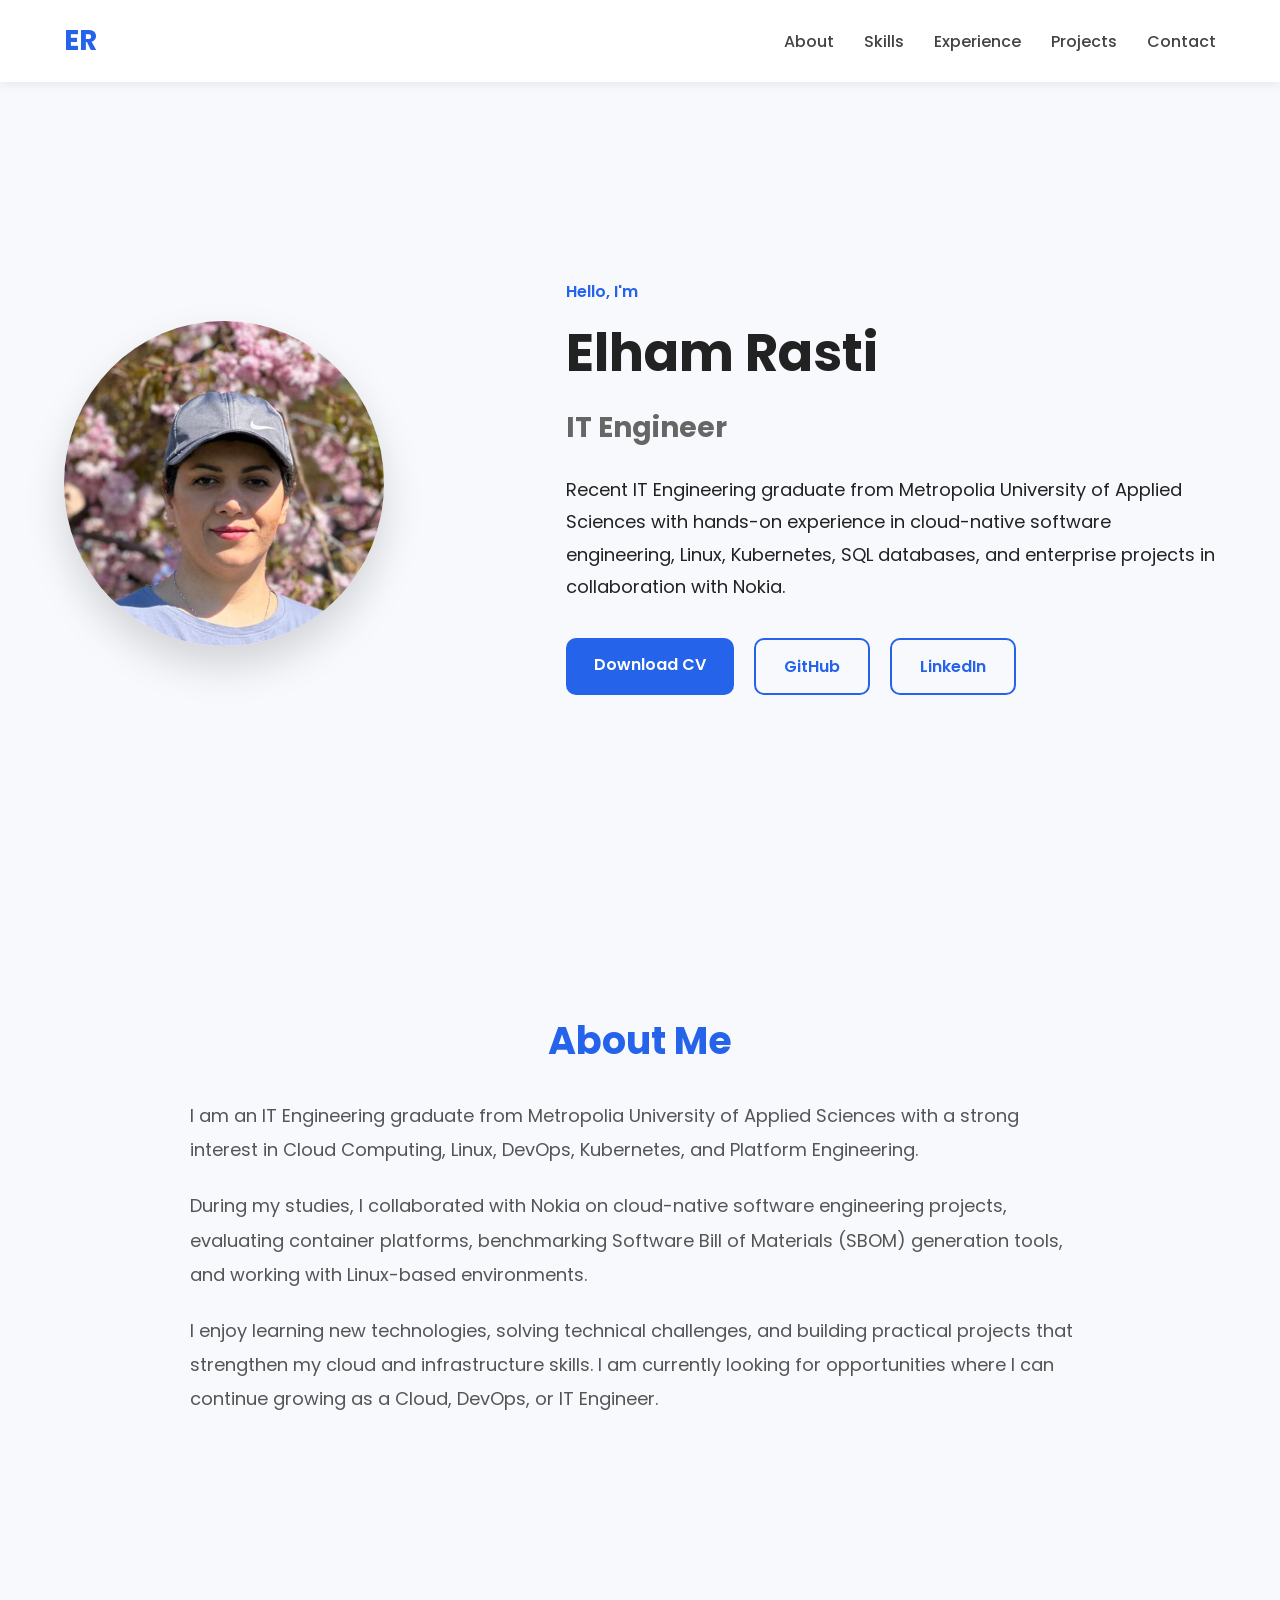
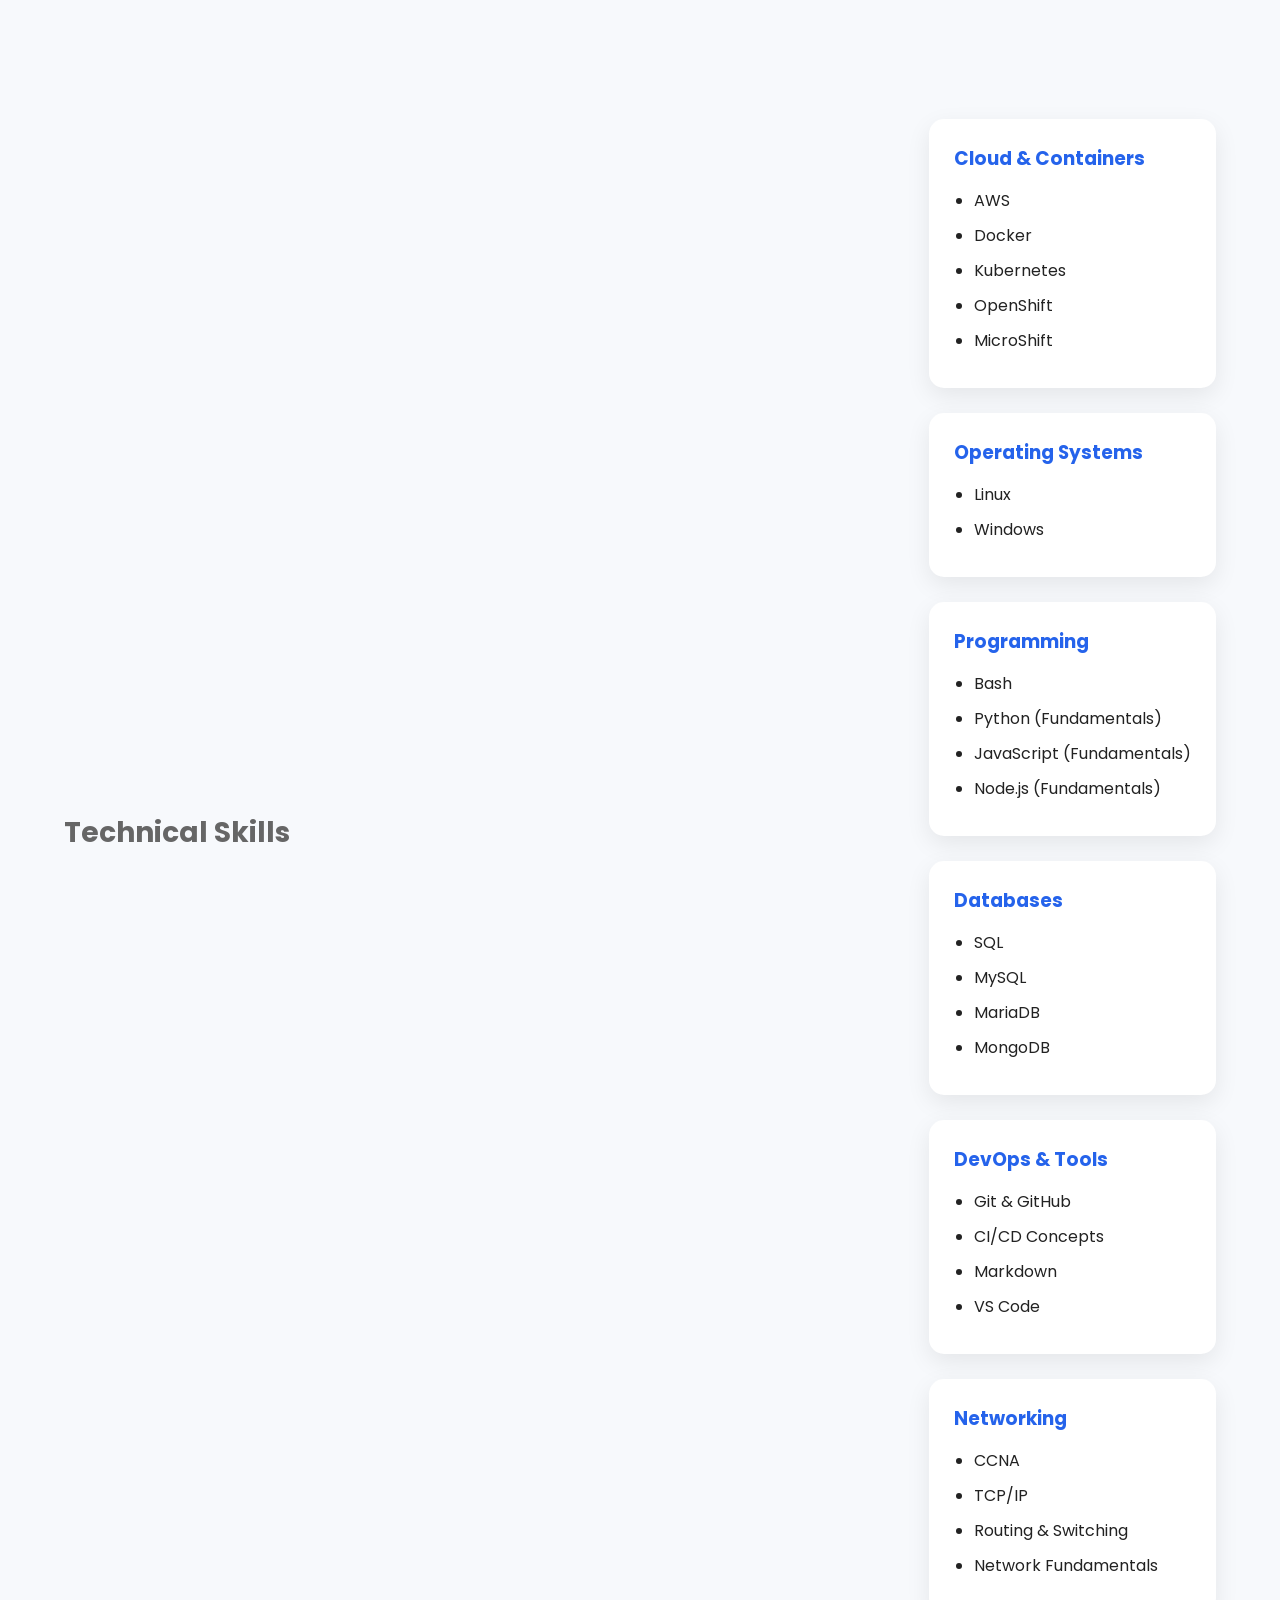
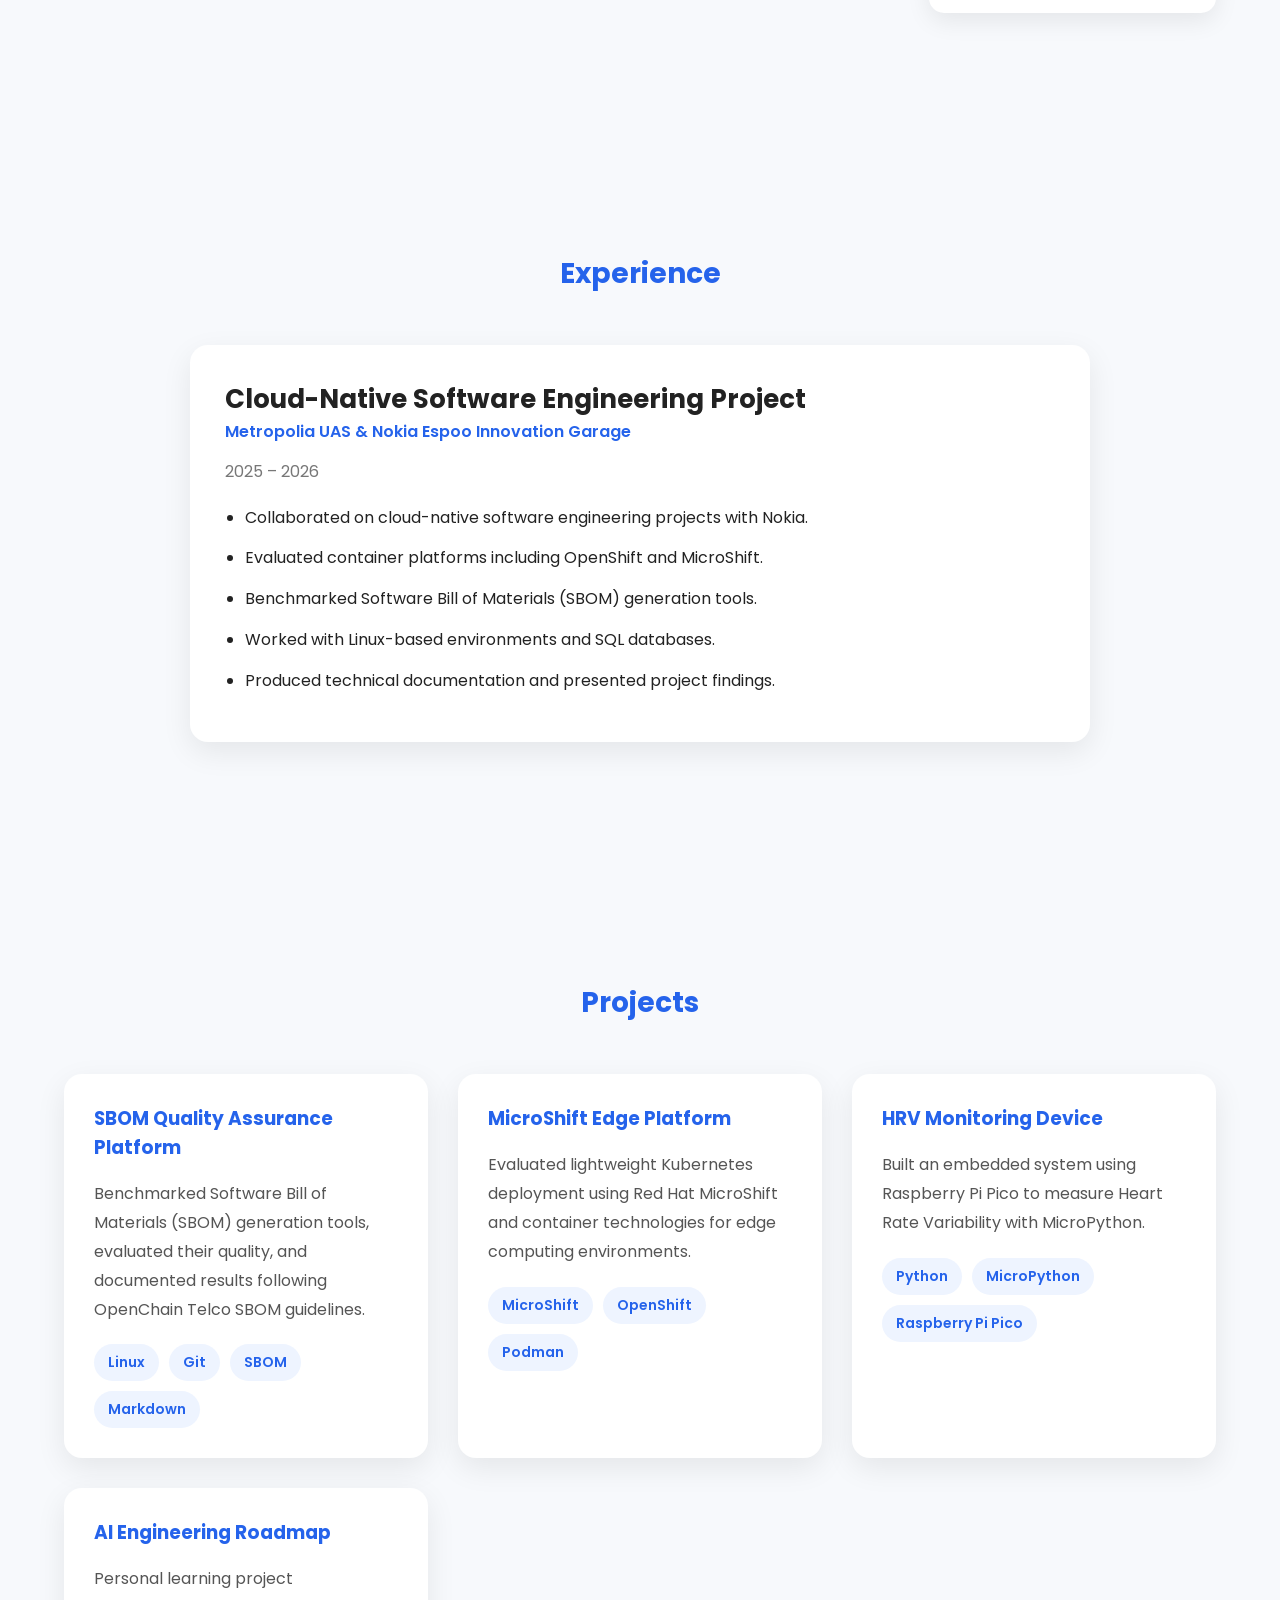
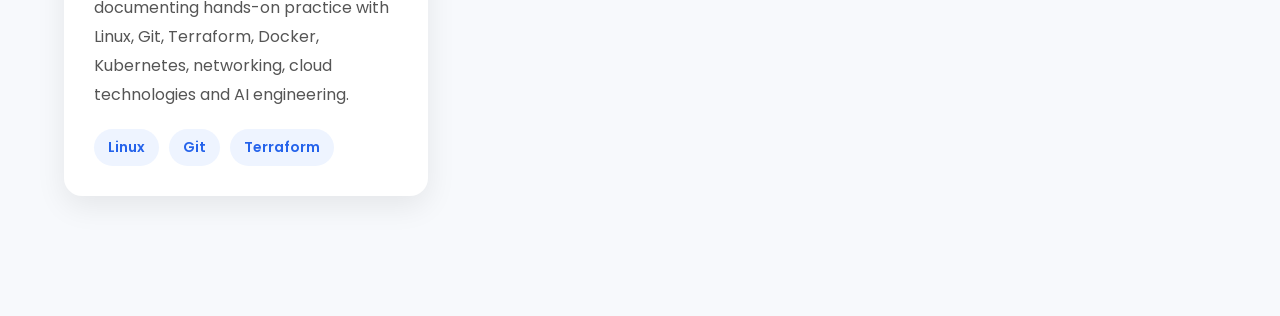
==== commit c3adc23c: "Add project section" ====
--- a/index.html
+++ b/index.html
@@ -237,7 +237,7 @@
                 </h3>
 
                 <span>
-                    Metropolia UAS × Nokia Espoo Innovation Garage
+                    Metropolia UAS & Nokia Espoo Innovation Garage
                 </span>
 
             </div>
@@ -278,6 +278,112 @@
 
 </section>
 
+<!-- ========================= -->
+<!-- Projects -->
+<!-- ========================= -->
+
+<section id="projects" class="section">
+
+    <div class="container projects">
+
+        <h2>Projects</h2>
+
+        <div class="project-grid">
+
+            <div class="project-card">
+
+                <h3>SBOM Quality Assurance Platform</h3>
+
+                <p>
+
+                    Benchmarked Software Bill of Materials (SBOM) generation tools,
+                    evaluated their quality, and documented results following
+                    OpenChain Telco SBOM guidelines.
+
+                </p>
+
+                <div class="tech">
+
+                    <span>Linux</span>
+                    <span>Git</span>
+                    <span>SBOM</span>
+                    <span>Markdown</span>
+
+                </div>
+
+            </div>
+
+            <div class="project-card">
+
+                <h3>MicroShift Edge Platform</h3>
+
+                <p>
+
+                    Evaluated lightweight Kubernetes deployment using
+                    Red Hat MicroShift and container technologies for edge
+                    computing environments.
+
+                </p>
+
+                <div class="tech">
+
+                    <span>MicroShift</span>
+                    <span>OpenShift</span>
+                    <span>Podman</span>
+
+                </div>
+
+            </div>
+
+            <div class="project-card">
+
+                <h3>HRV Monitoring Device</h3>
+
+                <p>
+
+                    Built an embedded system using Raspberry Pi Pico to
+                    measure Heart Rate Variability with MicroPython.
+
+                </p>
+
+                <div class="tech">
+
+                    <span>Python</span>
+                    <span>MicroPython</span>
+                    <span>Raspberry Pi Pico</span>
+
+                </div>
+
+            </div>
+
+            <div class="project-card">
+
+                <h3>AI Engineering Roadmap</h3>
+
+                <p>
+
+                    Personal learning project documenting hands-on practice
+                    with Linux, Git, Terraform, Docker, Kubernetes,
+                    networking, cloud technologies and AI engineering.
+
+                </p>
+
+                <div class="tech">
+
+                    <span>Linux</span>
+                    <span>Git</span>
+                    <span>Terraform</span>
+
+                </div>
+
+            </div>
+
+        </div>
+
+    </div>
+
+</section>
+
 <script src="script.js"></script>
 
 </body>
--- a/style.css
+++ b/style.css
@@ -400,4 +400,98 @@
 
     line-height:1.8;
 
+}
+
+/* ========================= */
+/* Projects */
+/* ========================= */
+
+.projects{
+
+    display:block;
+
+}
+
+.projects h2{
+
+    text-align:center;
+
+    color:#2563eb;
+
+    margin-bottom:50px;
+
+}
+
+.project-grid{
+
+    display:grid;
+
+    grid-template-columns:repeat(auto-fit,minmax(320px,1fr));
+
+    gap:30px;
+
+}
+
+.project-card{
+
+    background:white;
+
+    border-radius:18px;
+
+    padding:30px;
+
+    box-shadow:0 10px 30px rgba(0,0,0,.08);
+
+    transition:.3s;
+
+}
+
+.project-card:hover{
+
+    transform:translateY(-8px);
+
+}
+
+.project-card h3{
+
+    margin-bottom:18px;
+
+    color:#2563eb;
+
+}
+
+.project-card p{
+
+    line-height:1.8;
+
+    color:#555;
+
+    margin-bottom:20px;
+
+}
+
+.tech{
+
+    display:flex;
+
+    flex-wrap:wrap;
+
+    gap:10px;
+
+}
+
+.tech span{
+
+    background:#eef4ff;
+
+    color:#2563eb;
+
+    padding:8px 14px;
+
+    border-radius:25px;
+
+    font-size:14px;
+
+    font-weight:600;
+
 }
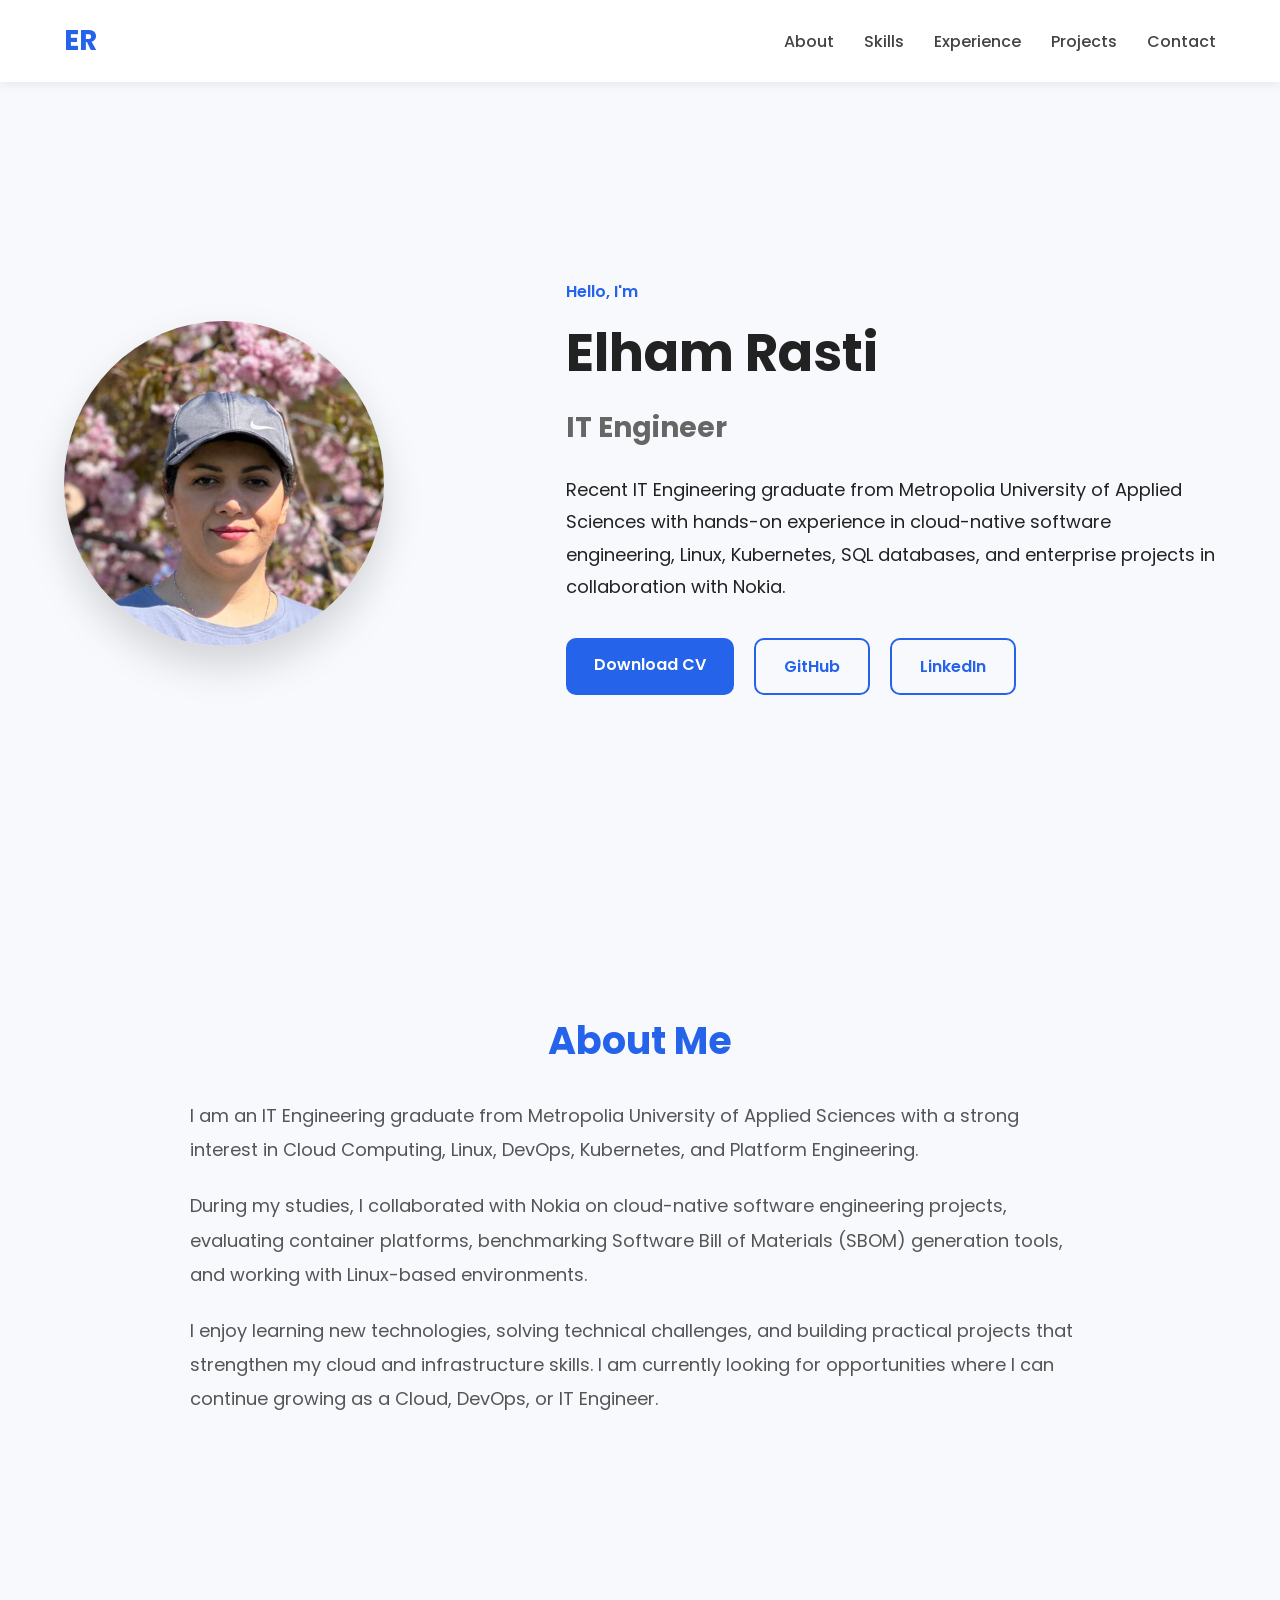
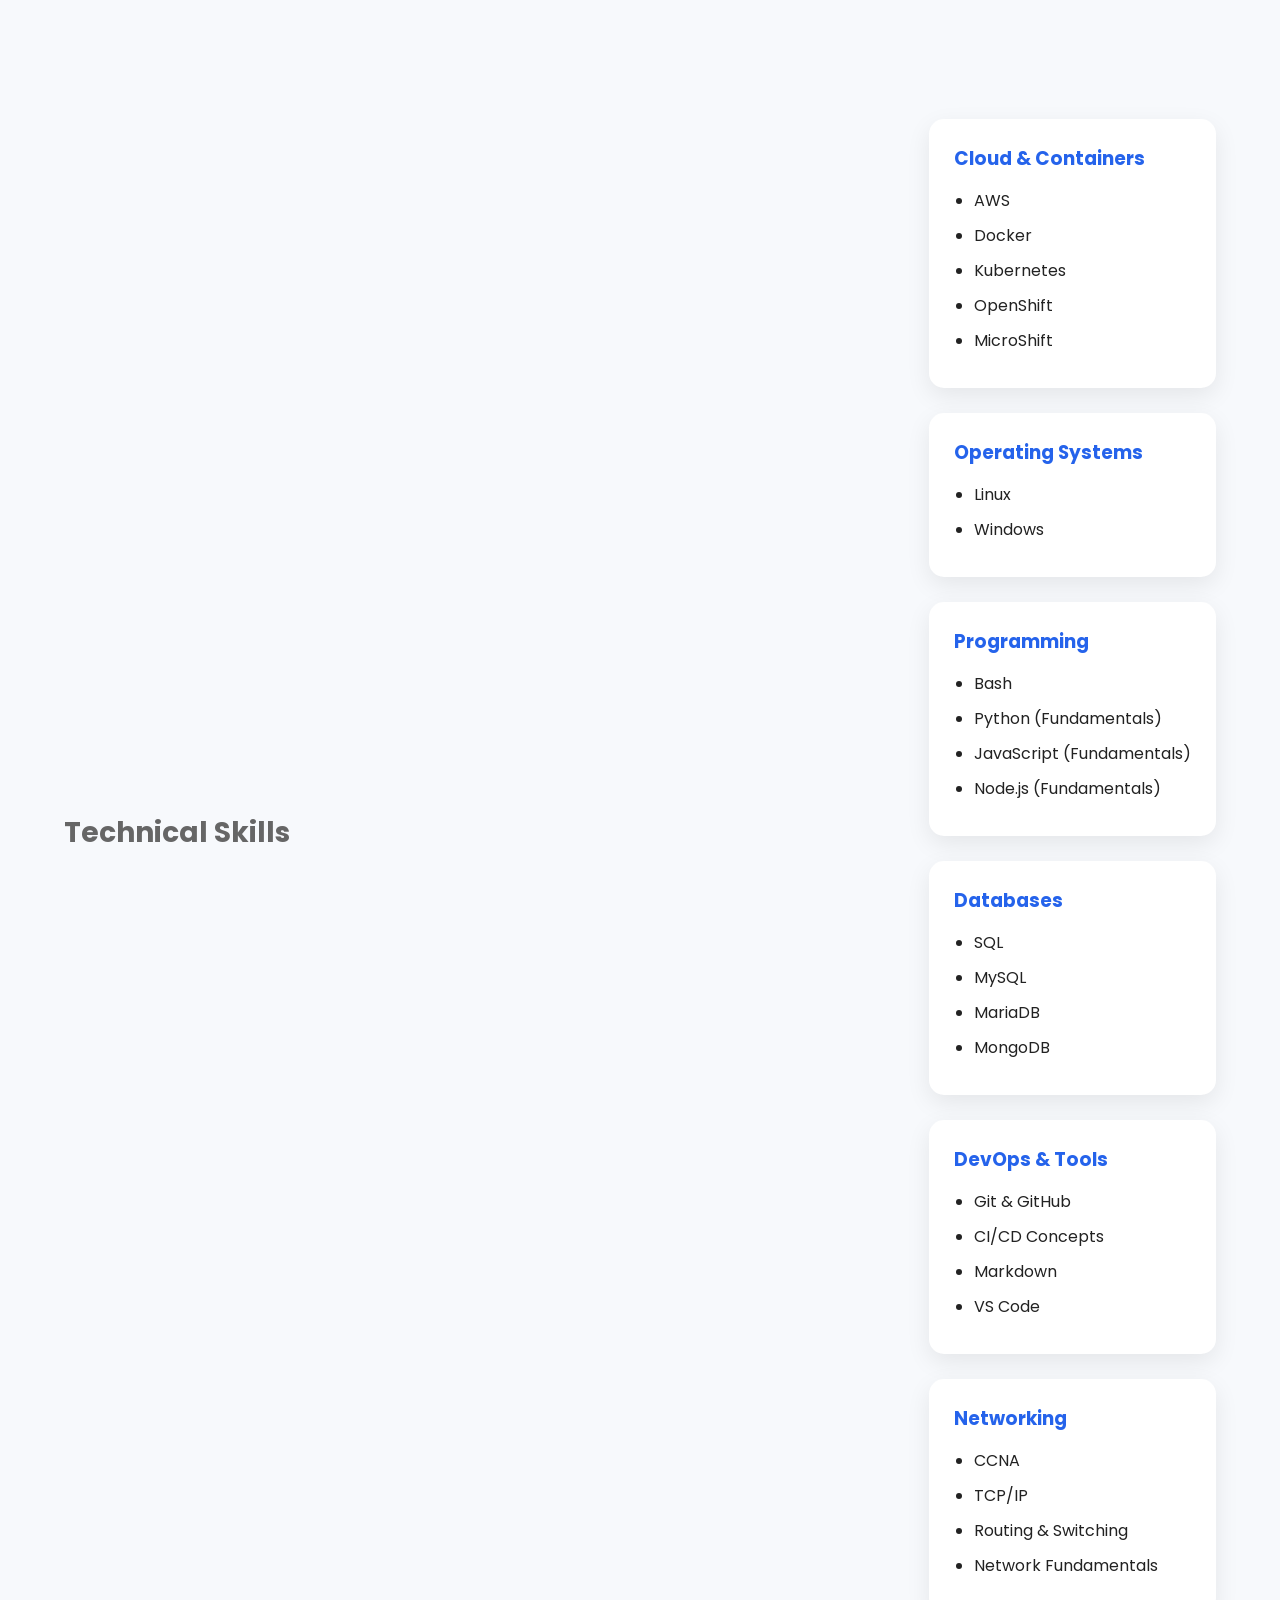
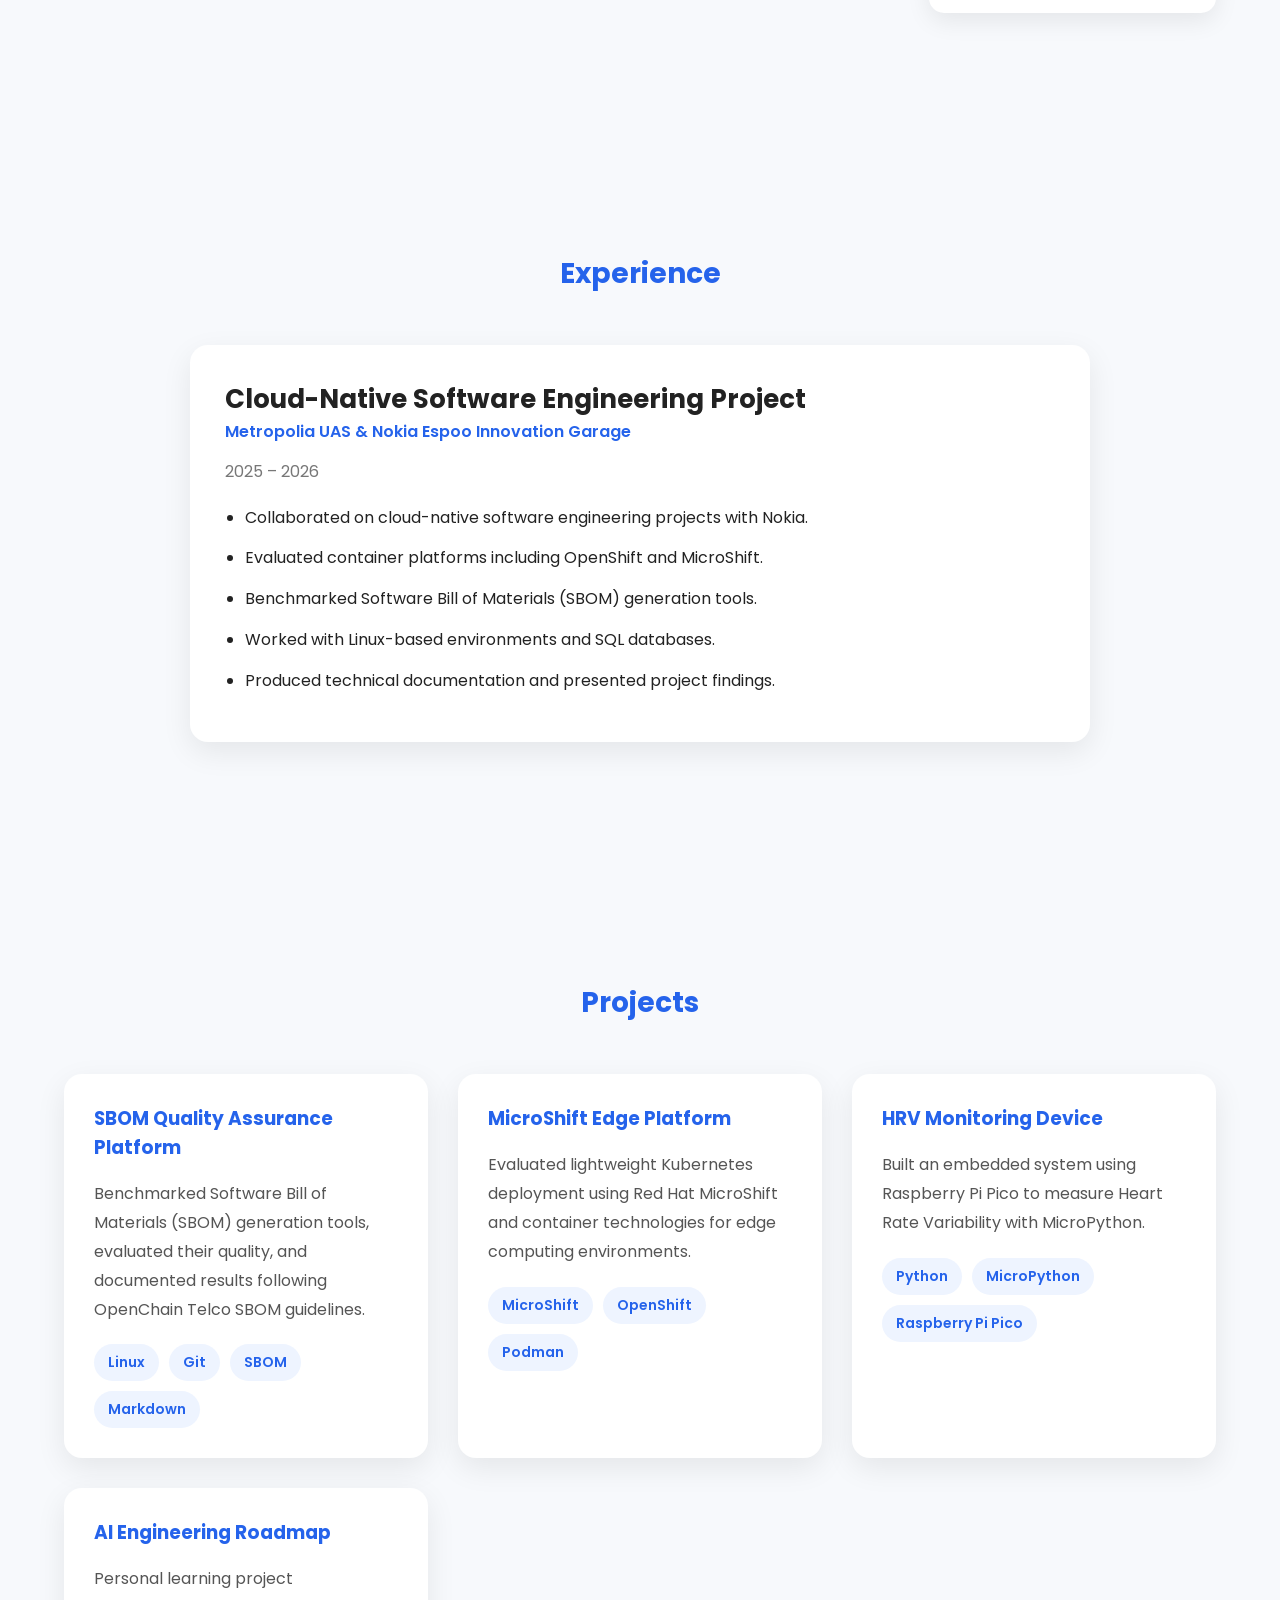
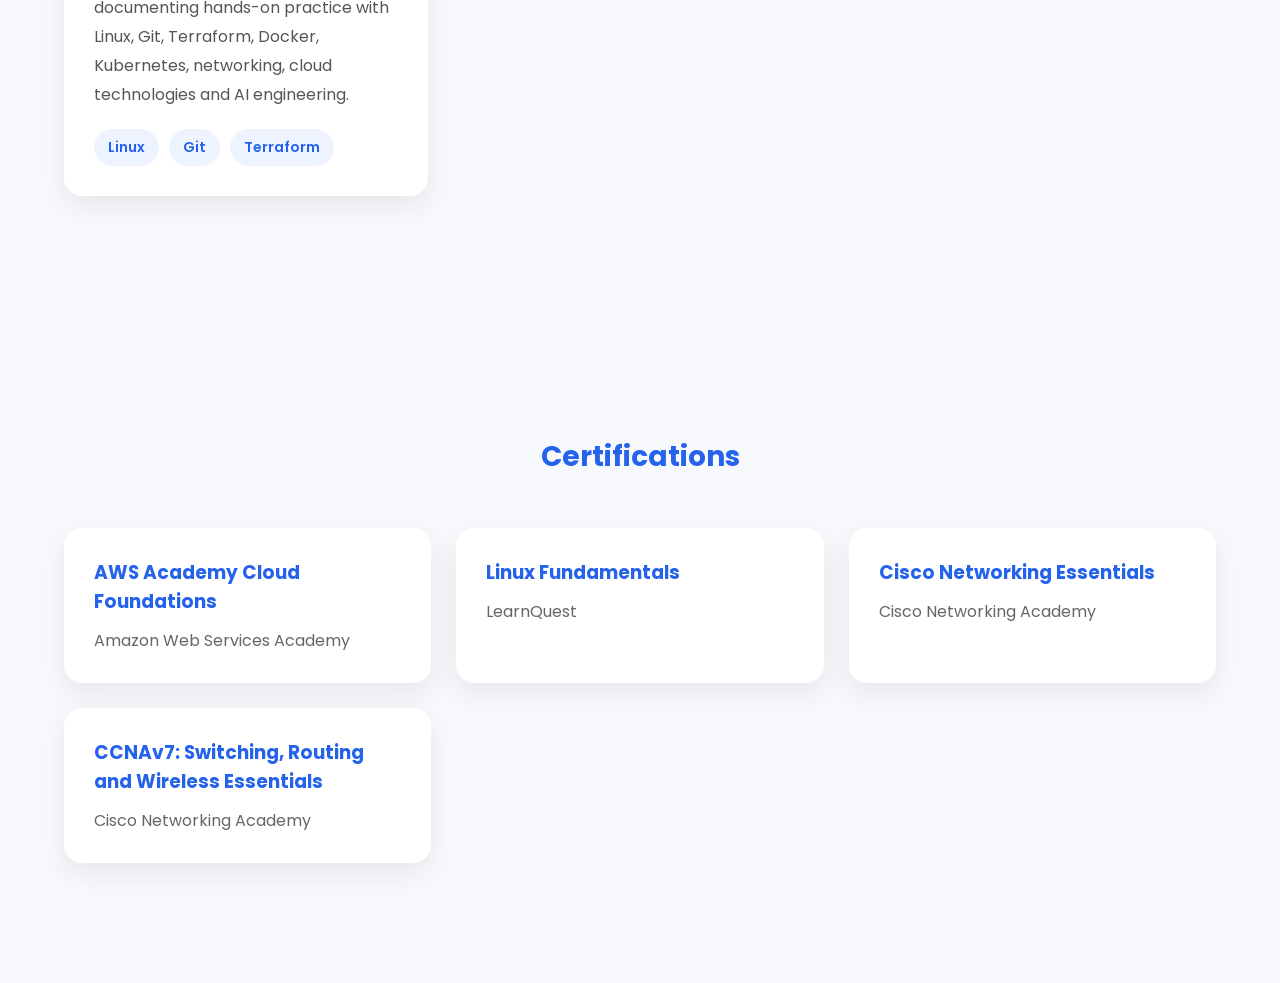
==== commit 6b2412f6: "Add certification section" ====
--- a/index.html
+++ b/index.html
@@ -384,6 +384,56 @@
 
 </section>
 
+<!-- ========================= -->
+<!-- Certifications -->
+<!-- ========================= -->
+
+<section id="certifications" class="section">
+
+    <div class="container certifications">
+
+        <h2>Certifications</h2>
+
+        <div class="certificate-grid">
+
+            <div class="certificate-card">
+
+                <h3>AWS Academy Cloud Foundations</h3>
+
+                <p>Amazon Web Services Academy</p>
+
+            </div>
+
+            <div class="certificate-card">
+
+                <h3>Linux Fundamentals</h3>
+
+                <p>LearnQuest</p>
+
+            </div>
+
+            <div class="certificate-card">
+
+                <h3>Cisco Networking Essentials</h3>
+
+                <p>Cisco Networking Academy</p>
+
+            </div>
+
+            <div class="certificate-card">
+
+                <h3>CCNAv7: Switching, Routing and Wireless Essentials</h3>
+
+                <p>Cisco Networking Academy</p>
+
+            </div>
+
+        </div>
+
+    </div>
+
+</section>
+
 <script src="script.js"></script>
 
 </body>
--- a/style.css
+++ b/style.css
@@ -494,4 +494,68 @@
 
     font-weight:600;
 
+}
+
+/* ========================= */
+/* Certifications */
+/* ========================= */
+
+.certifications{
+
+    display:block;
+
+}
+
+.certifications h2{
+
+    text-align:center;
+
+    color:#2563eb;
+
+    margin-bottom:50px;
+
+}
+
+.certificate-grid{
+
+    display:grid;
+
+    grid-template-columns:repeat(auto-fit,minmax(300px,1fr));
+
+    gap:25px;
+
+}
+
+.certificate-card{
+
+    background:white;
+
+    padding:30px;
+
+    border-radius:18px;
+
+    box-shadow:0 10px 30px rgba(0,0,0,.08);
+
+    transition:.3s;
+
+}
+
+.certificate-card:hover{
+
+    transform:translateY(-6px);
+
+}
+
+.certificate-card h3{
+
+    color:#2563eb;
+
+    margin-bottom:12px;
+
+}
+
+.certificate-card p{
+
+    color:#666;
+
 }
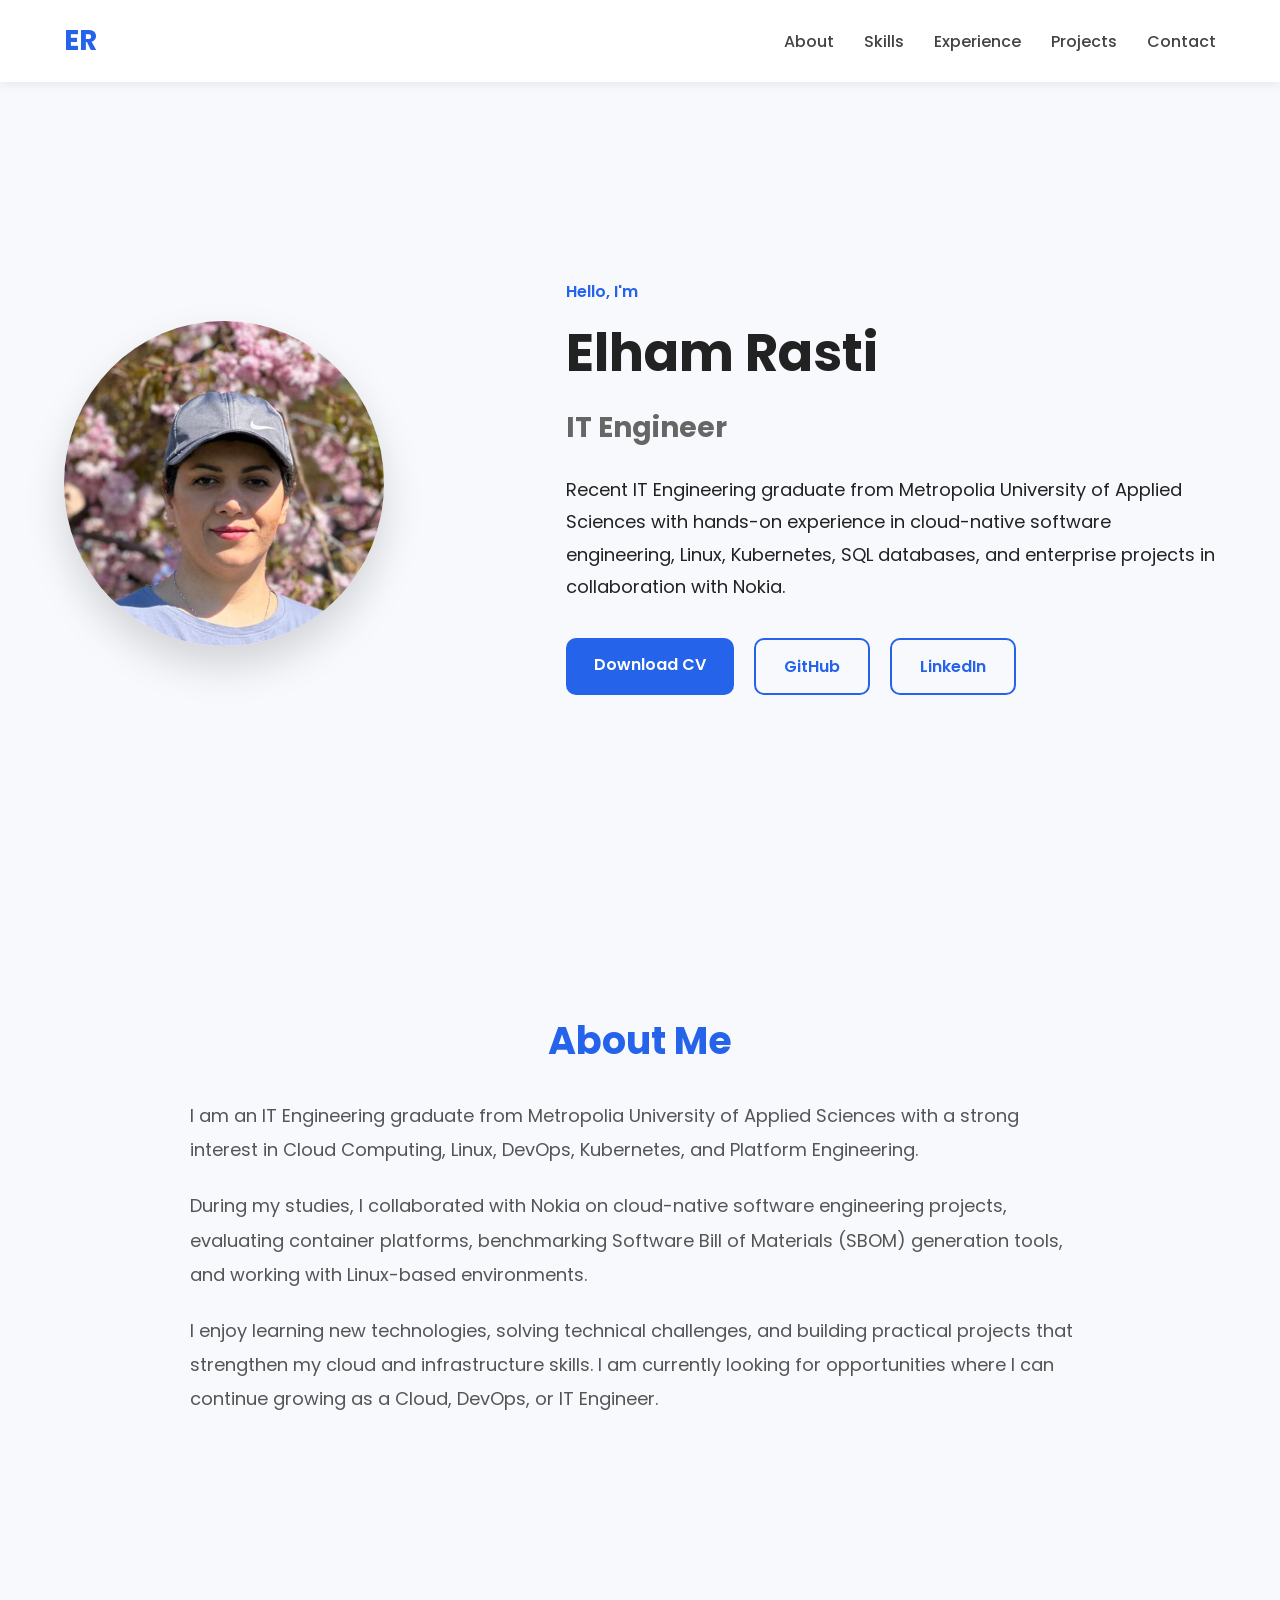
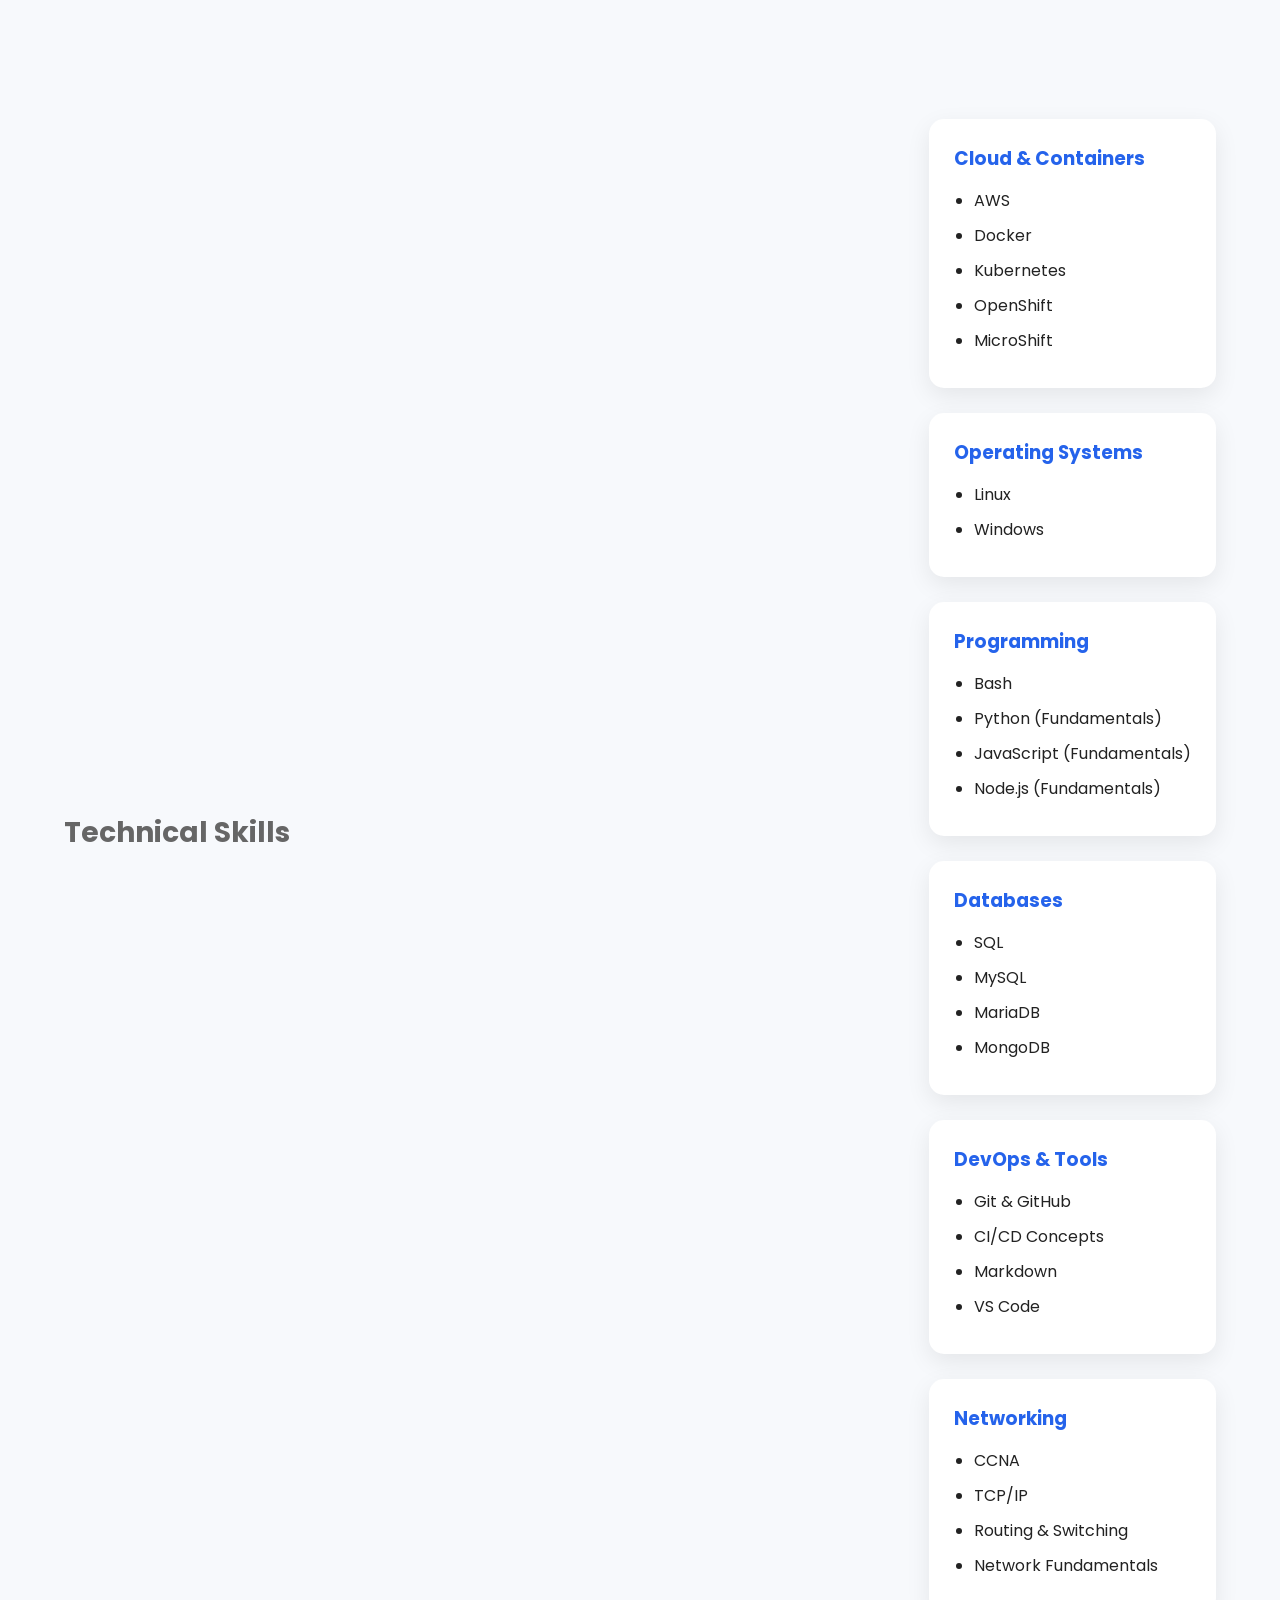
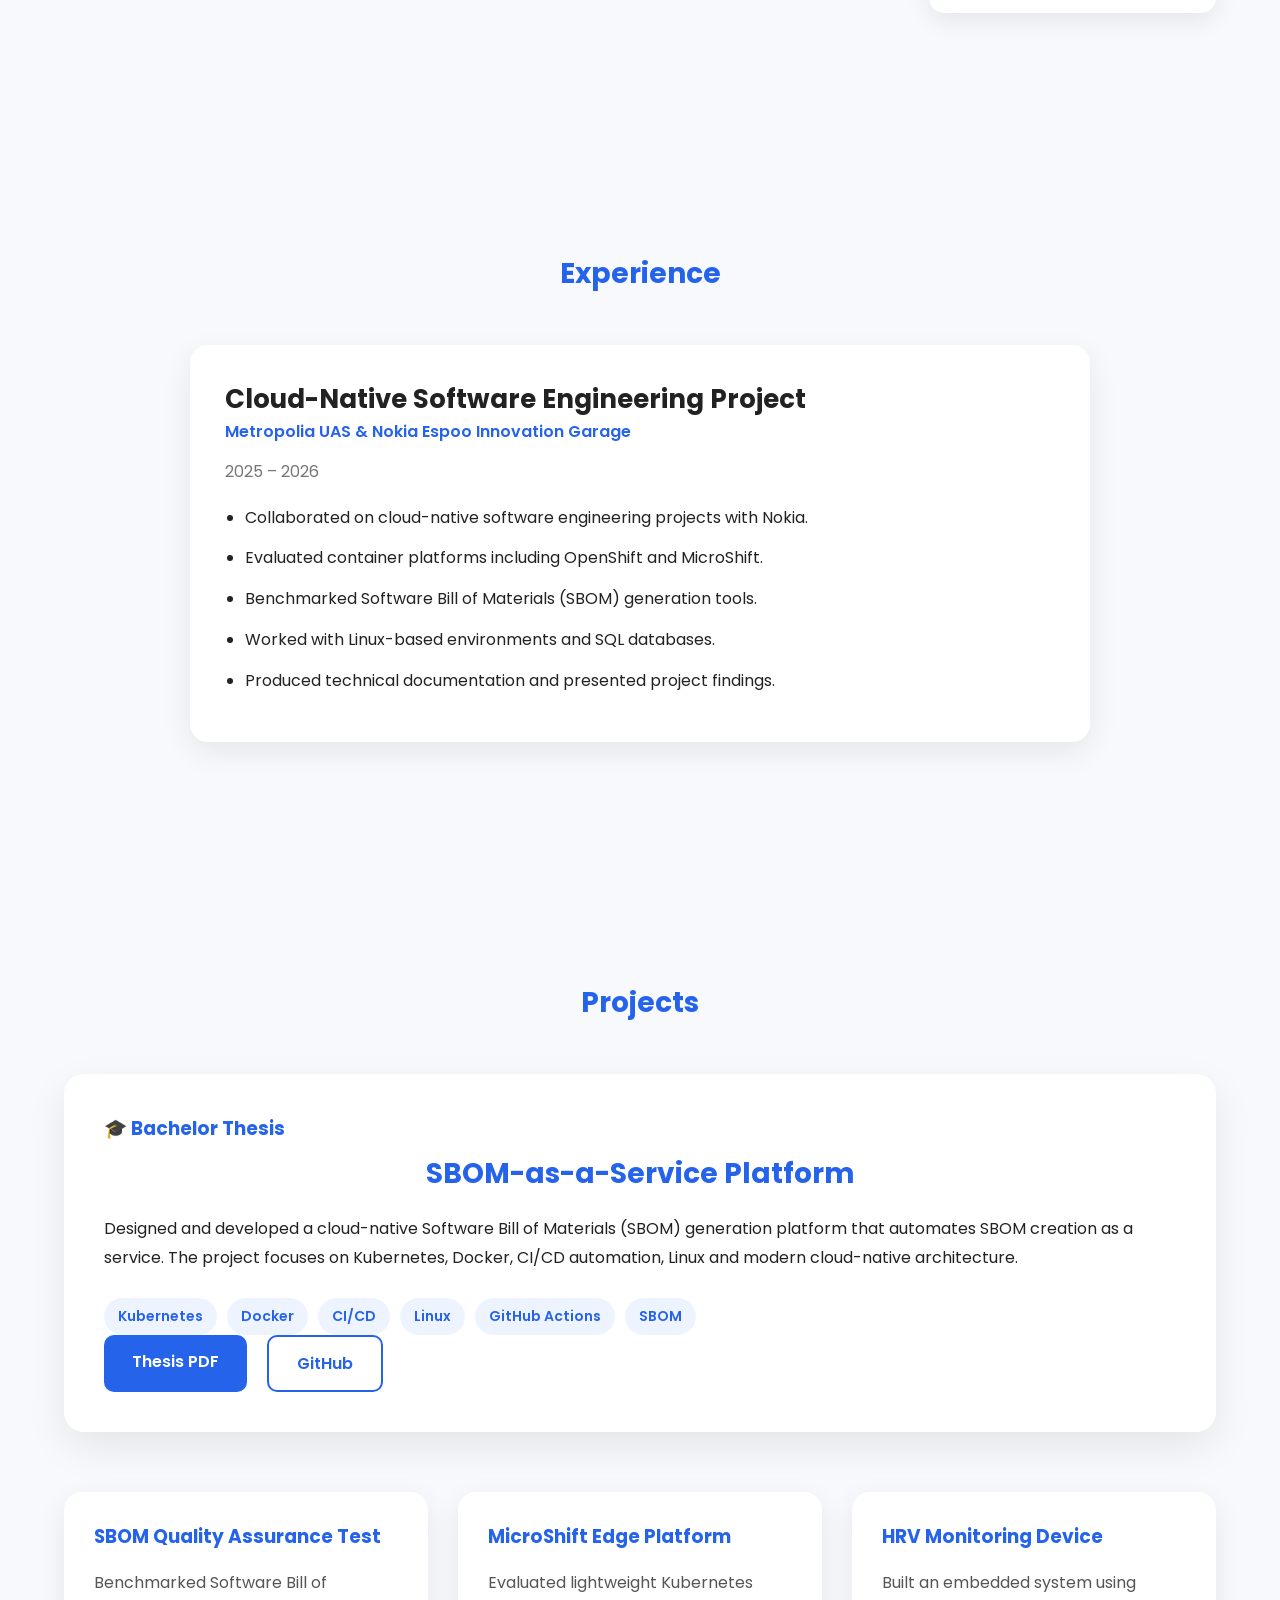
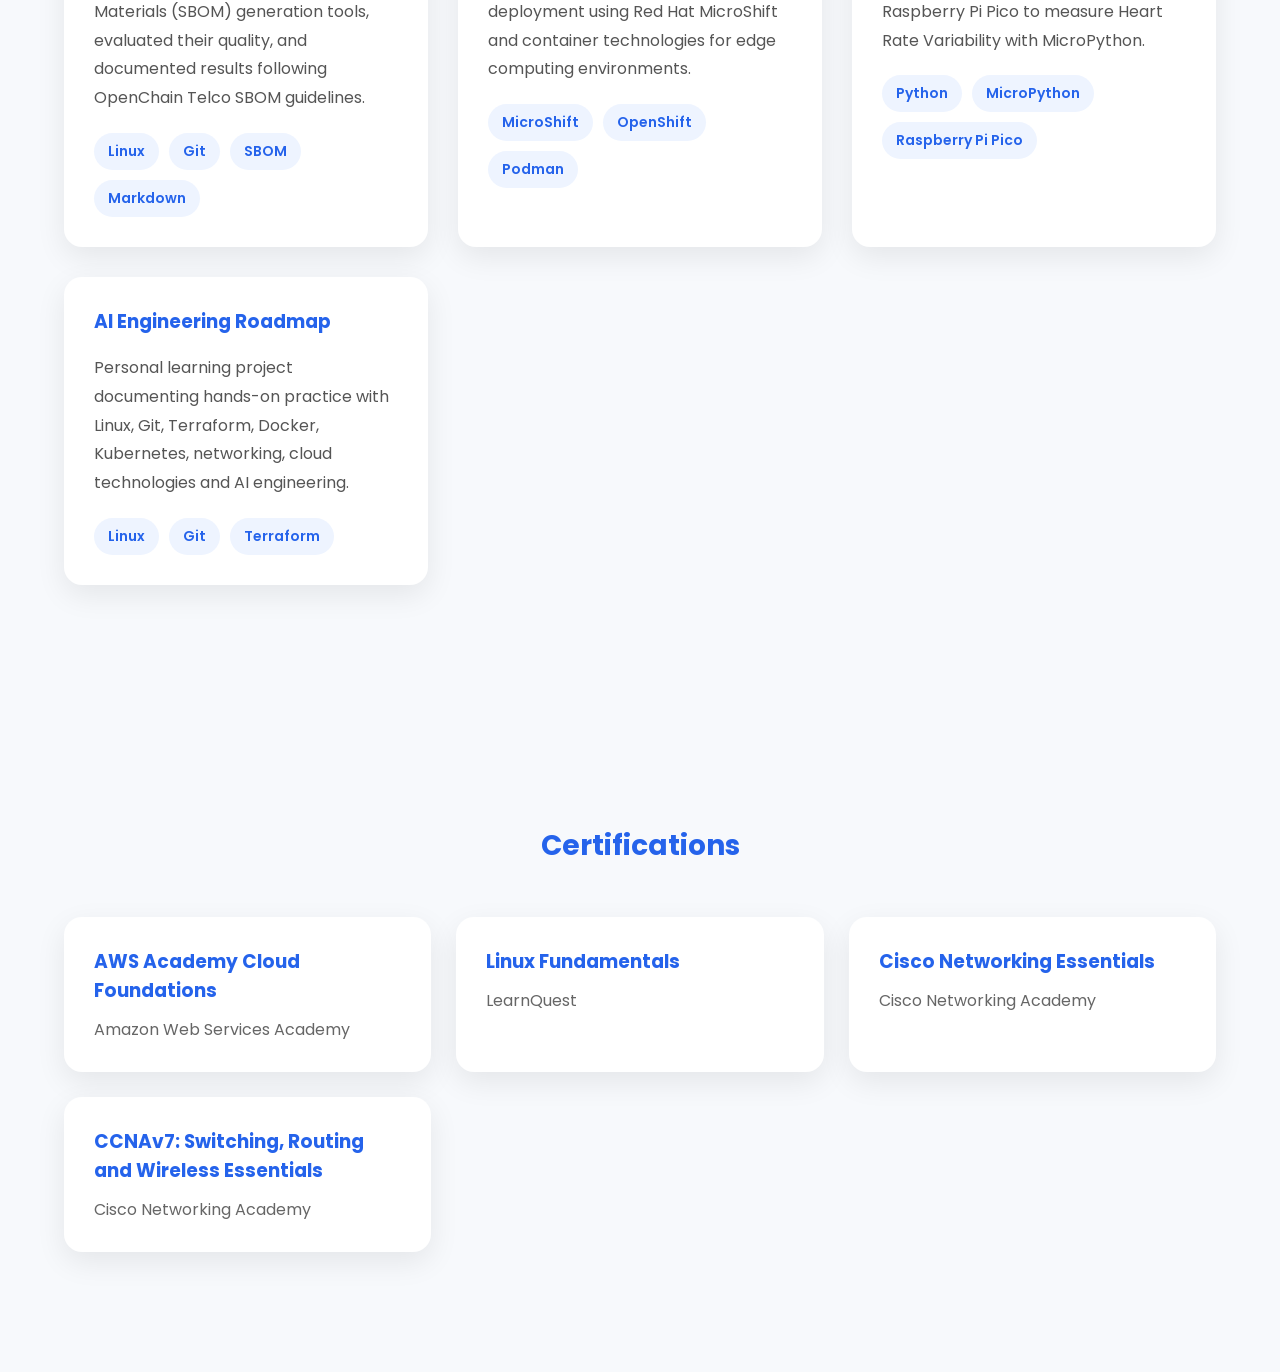
==== commit 63ef699f: "Add thesis section" ====
--- a/index.html
+++ b/index.html
@@ -288,11 +288,53 @@
 
         <h2>Projects</h2>
 
+        <div class="featured-project">
+
+            <h3>🎓 Bachelor Thesis</h3>
+
+                <h2>SBOM-as-a-Service Platform</h2>
+
+                    <p>
+
+                        Designed and developed a cloud-native Software Bill of Materials
+                        (SBOM) generation platform that automates SBOM creation as a service.
+                        The project focuses on Kubernetes, Docker, CI/CD automation,
+                        Linux and modern cloud-native architecture.
+
+                    </p>
+
+            <div class="tech">
+
+                <span>Kubernetes</span>
+                <span>Docker</span>
+                <span>CI/CD</span>
+                <span>Linux</span>
+                <span>GitHub Actions</span>
+                <span>SBOM</span>
+
+        </div>
+
+    <div class="buttons">
+
+        <a href="#"
+           class="btn btn-primary">
+           Thesis PDF
+        </a>
+
+        <a href="#"
+           class="btn btn-secondary">
+           GitHub
+        </a>
+
+    </div>
+
+</div>
+
         <div class="project-grid">
 
             <div class="project-card">
 
-                <h3>SBOM Quality Assurance Platform</h3>
+                <h3>SBOM Quality Assurance Test</h3>
 
                 <p>
 
--- a/style.css
+++ b/style.css
@@ -558,4 +558,42 @@
 
     color:#666;
 
+}
+
+/* Featured Thesis */
+
+.featured-project{
+
+    background:white;
+
+    padding:40px;
+
+    border-radius:20px;
+
+    box-shadow:0 15px 40px rgba(0,0,0,.08);
+
+    margin-bottom:60px;
+
+}
+
+.featured-project h3{
+
+    color:#2563eb;
+
+    margin-bottom:10px;
+
+}
+
+.featured-project h2{
+
+    margin-bottom:20px;
+
+}
+
+.featured-project p{
+
+    line-height:1.8;
+
+    margin-bottom:25px;
+
 }
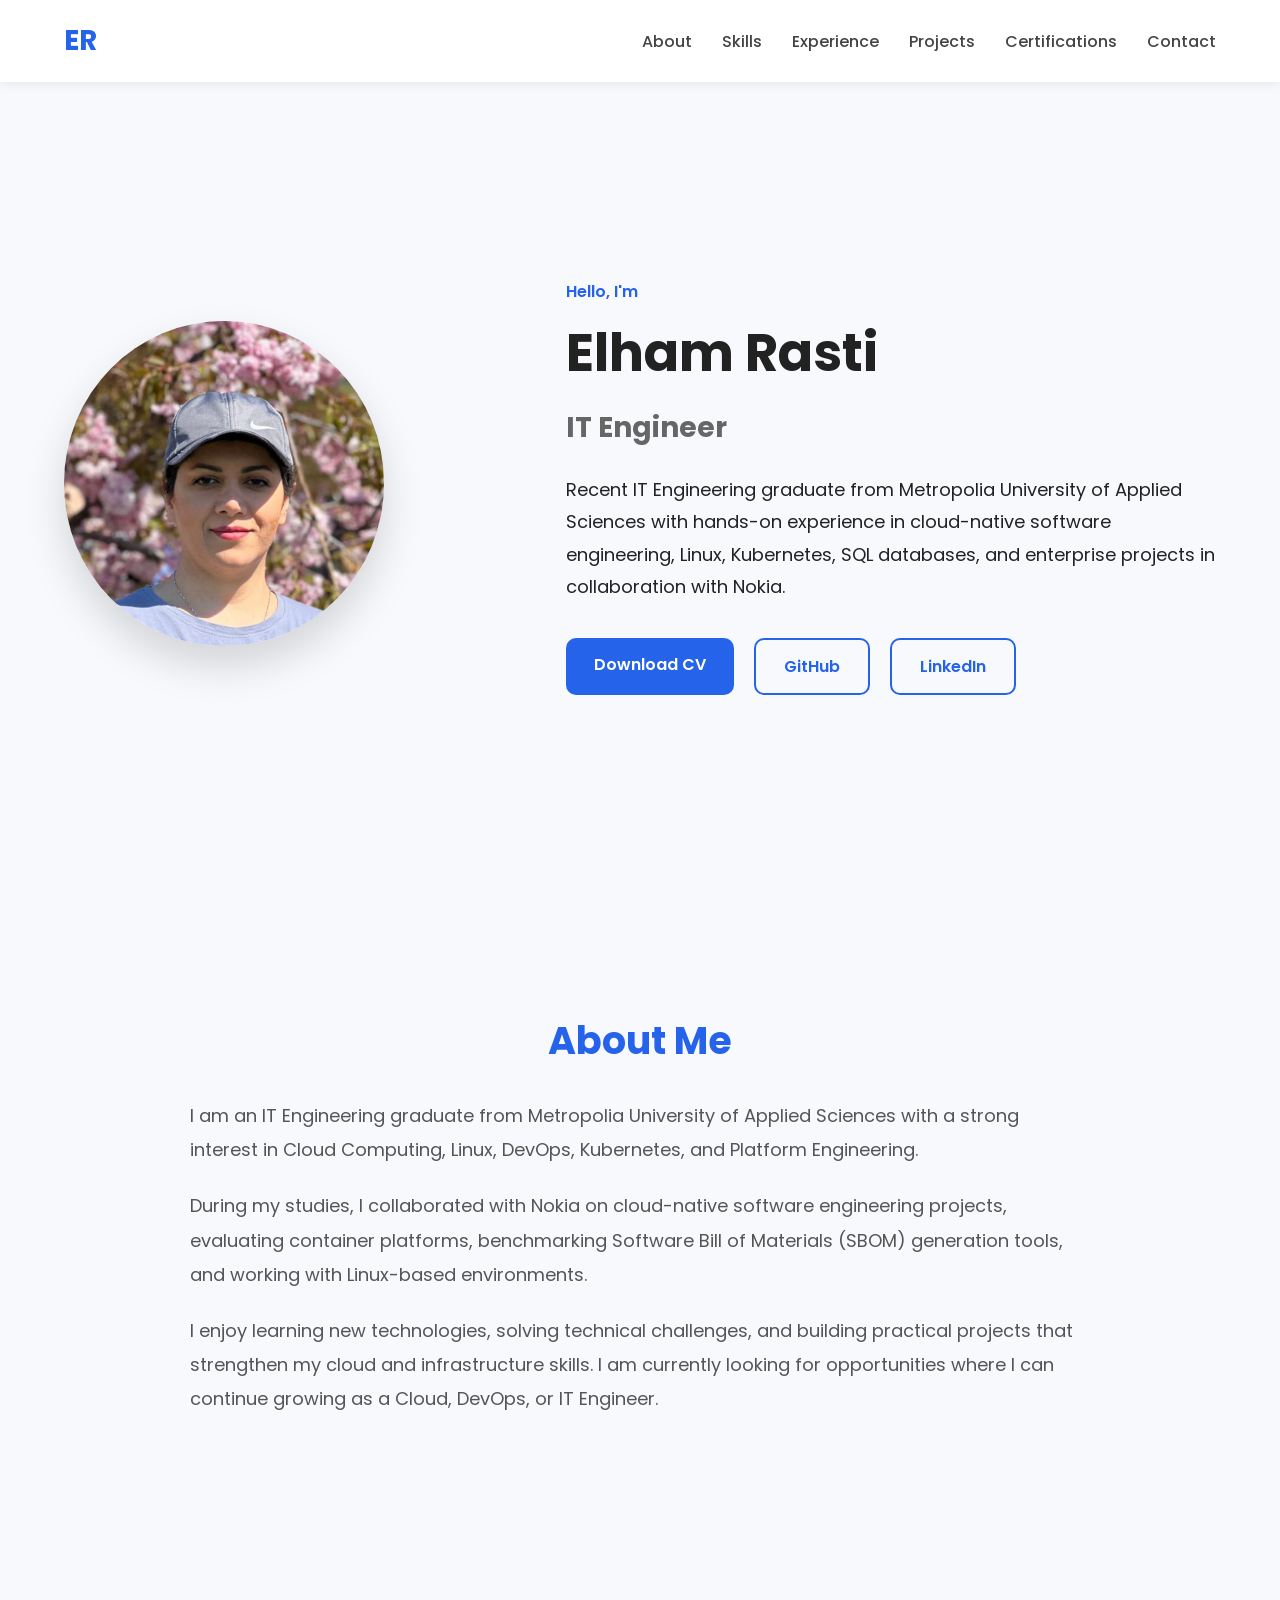
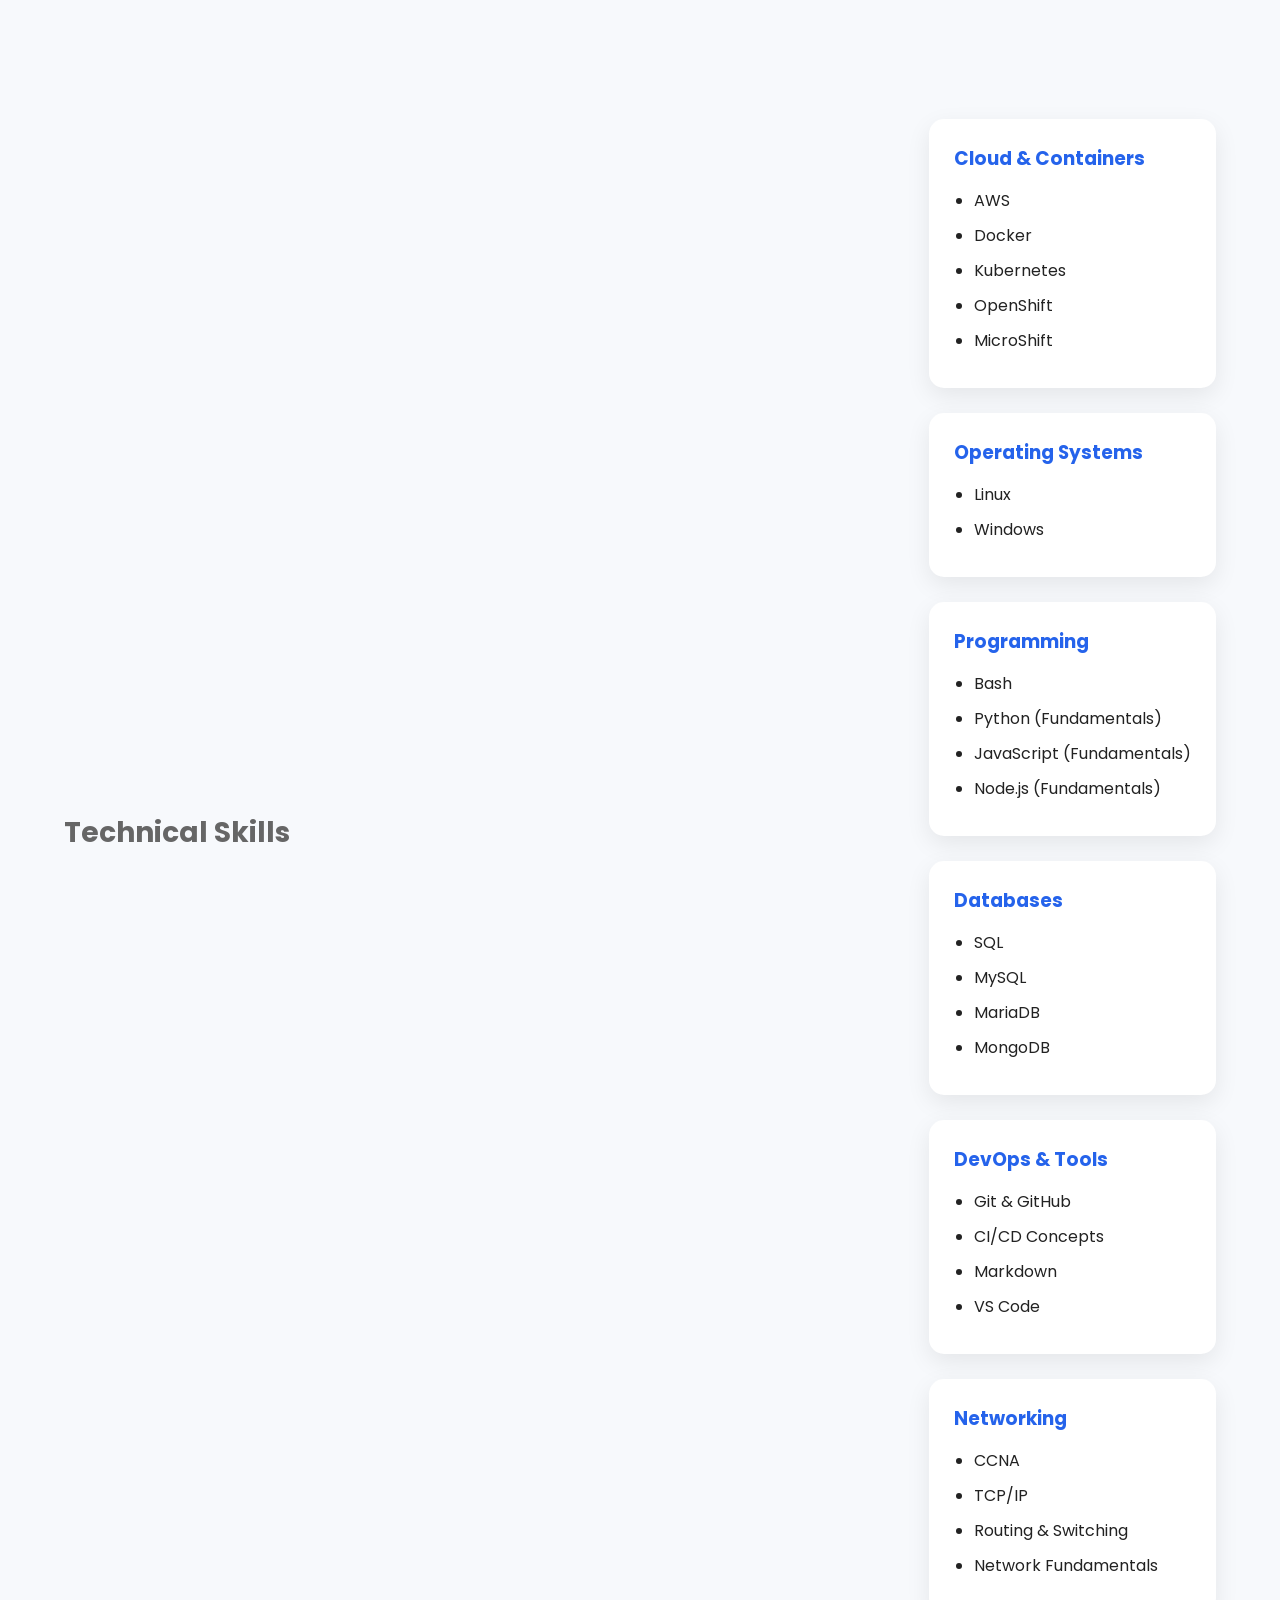
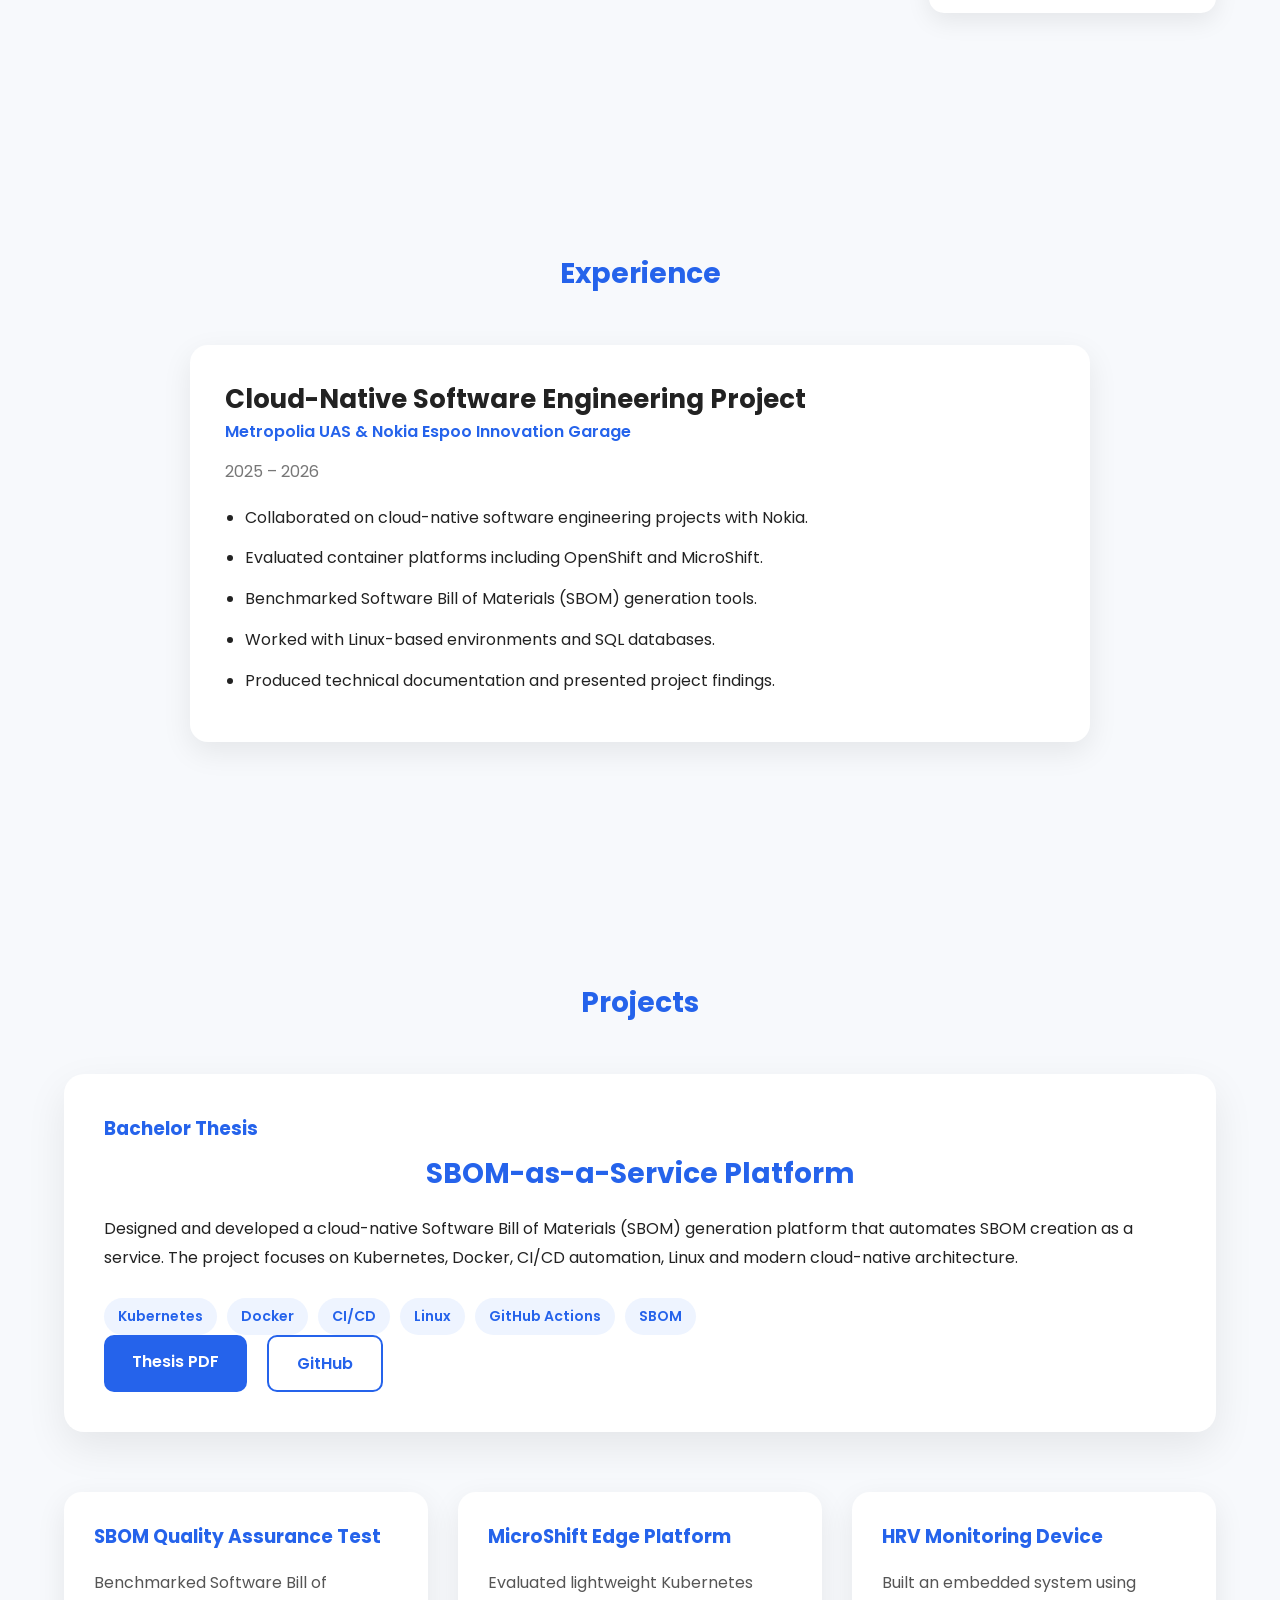
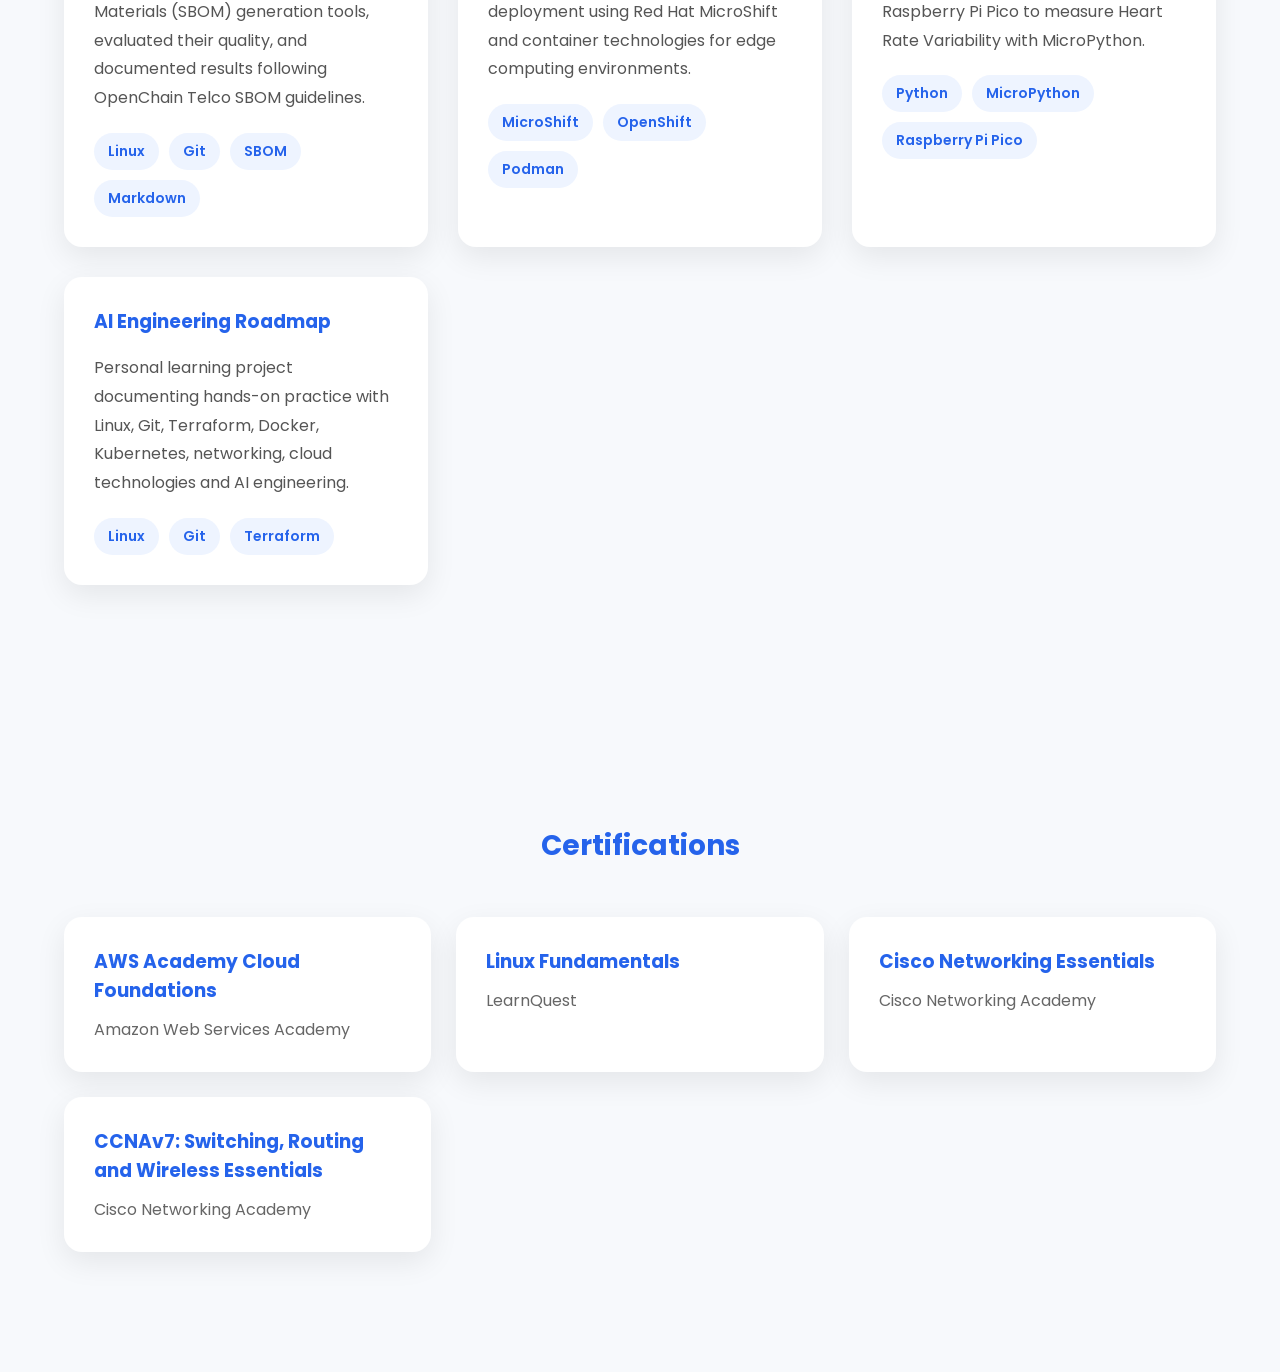
==== commit 3bf869cb: "Add thesis section" ====
--- a/index.html
+++ b/index.html
@@ -36,6 +36,7 @@
             <a href="#skills">Skills</a>
             <a href="#experience">Experience</a>
             <a href="#projects">Projects</a>
+            <a href="#certifications">Certifications</a>
             <a href="#contact">Contact</a>
 
         </nav>
@@ -290,45 +291,45 @@
 
         <div class="featured-project">
 
-            <h3>🎓 Bachelor Thesis</h3>
-
-                <h2>SBOM-as-a-Service Platform</h2>
-
-                    <p>
-
-                        Designed and developed a cloud-native Software Bill of Materials
-                        (SBOM) generation platform that automates SBOM creation as a service.
-                        The project focuses on Kubernetes, Docker, CI/CD automation,
-                        Linux and modern cloud-native architecture.
-
-                    </p>
-
-            <div class="tech">
-
-                <span>Kubernetes</span>
-                <span>Docker</span>
-                <span>CI/CD</span>
-                <span>Linux</span>
-                <span>GitHub Actions</span>
-                <span>SBOM</span>
-
-        </div>
-
-    <div class="buttons">
-
-        <a href="#"
-           class="btn btn-primary">
-           Thesis PDF
-        </a>
-
-        <a href="#"
-           class="btn btn-secondary">
-           GitHub
-        </a>
-
-    </div>
-
-</div>
+                <h3>Bachelor Thesis</h3>
+
+                    <h2>SBOM-as-a-Service Platform</h2>
+
+                        <p>
+
+                            Designed and developed a cloud-native Software Bill of Materials
+                            (SBOM) generation platform that automates SBOM creation as a service.
+                            The project focuses on Kubernetes, Docker, CI/CD automation,
+                            Linux and modern cloud-native architecture.
+
+                        </p>
+
+                <div class="tech">
+
+                    <span>Kubernetes</span>
+                    <span>Docker</span>
+                    <span>CI/CD</span>
+                    <span>Linux</span>
+                    <span>GitHub Actions</span>
+                    <span>SBOM</span>
+
+                </div>
+
+            <div class="buttons">
+
+                <a href="#"
+                class="btn btn-primary">
+                Thesis PDF
+                </a>
+
+                <a href="#"
+                class="btn btn-secondary">
+                GitHub
+                </a>
+
+            </div>
+
+        </div>
 
         <div class="project-grid">
 
